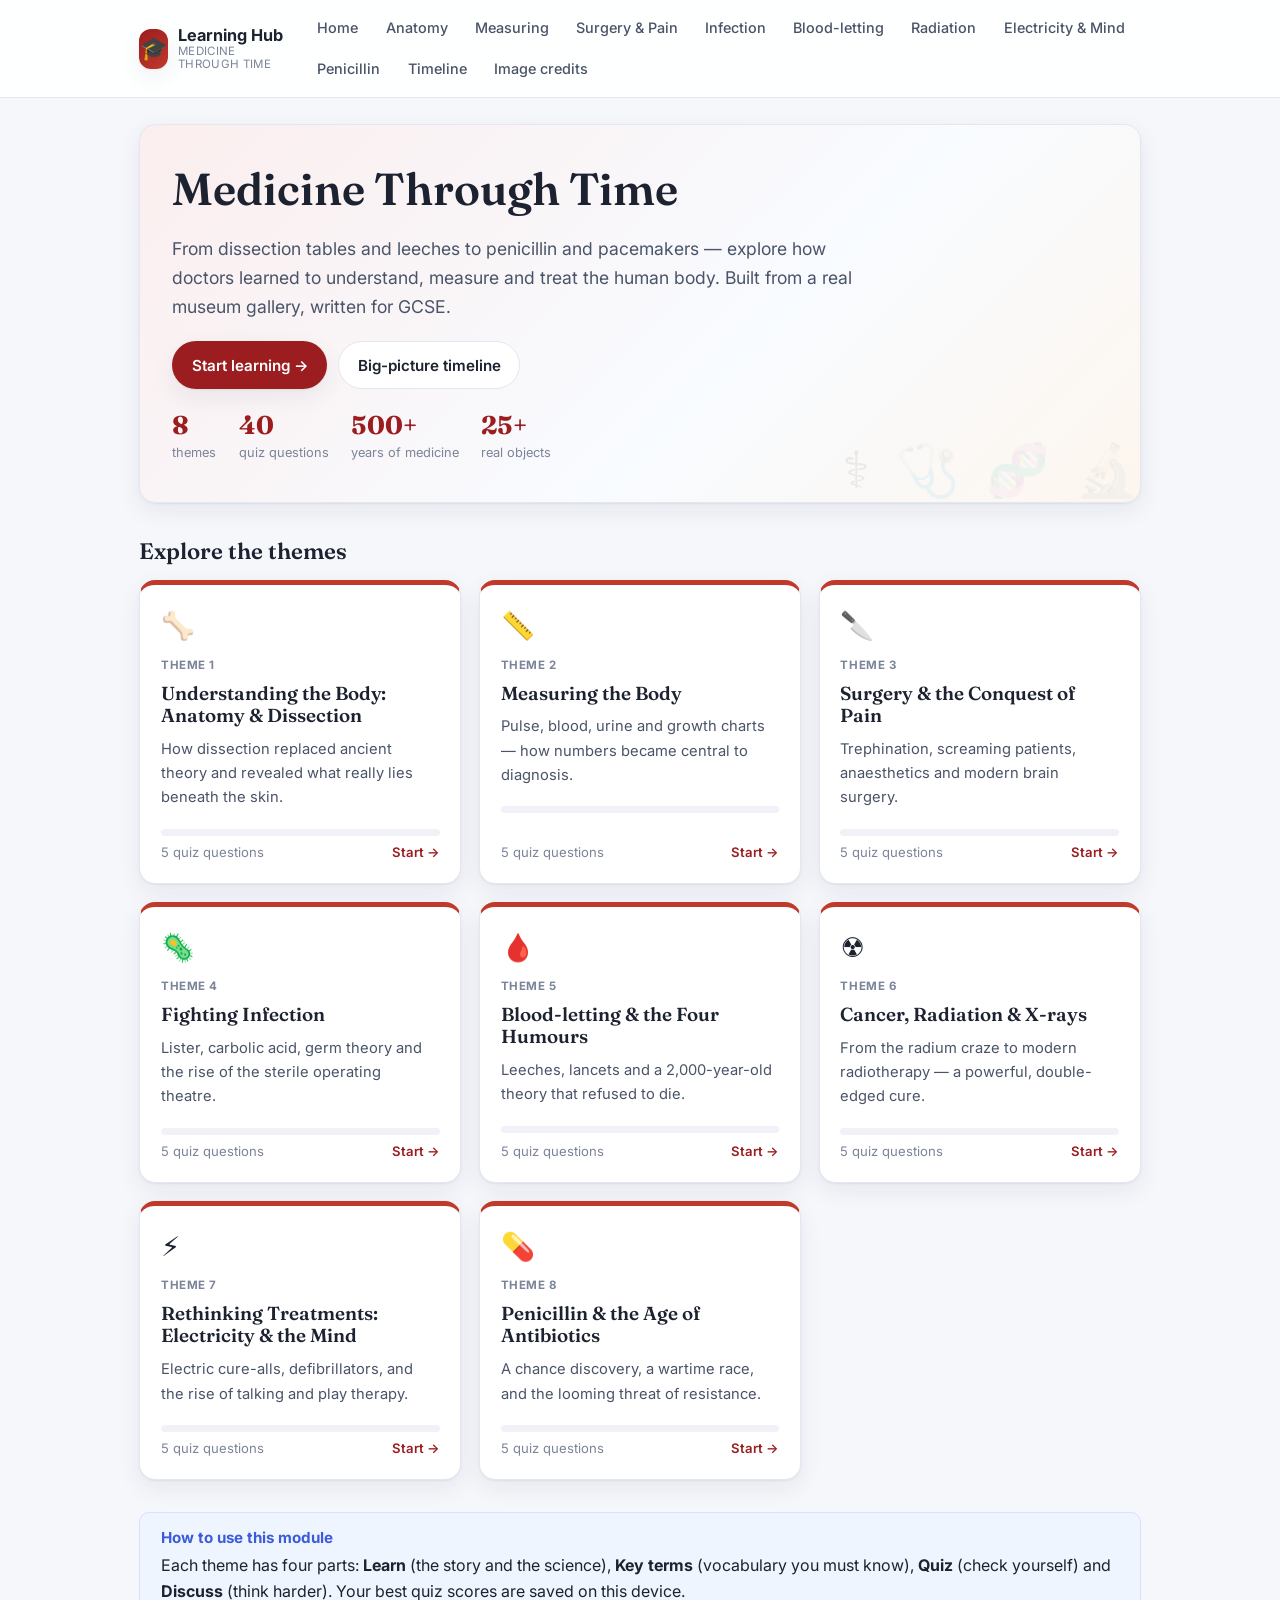
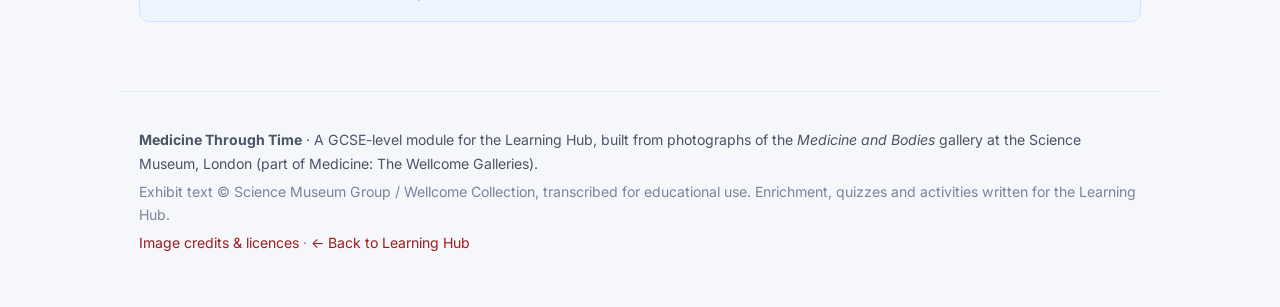
==== medicine/index.html @ d976ead3 "Add Medicine Through Time module + links (home card, nav, footer)" ====
<!DOCTYPE html>
<html lang="en">
<head>
<meta charset="UTF-8" />
<meta name="viewport" content="width=device-width, initial-scale=1.0" />
<title>Medicine Through Time · Learning Hub</title>
<meta name="description" content="A GCSE-level interactive learning module on the history of medicine, built from the Science Museum's Medicine and Bodies gallery. Objectives, key terms, quizzes and discussion." />
<link rel="preconnect" href="https://fonts.googleapis.com" />
<link rel="preconnect" href="https://fonts.gstatic.com" crossorigin />
<link href="https://fonts.googleapis.com/css2?family=Fraunces:opsz,wght@9..144,500;9..144,600;9..144,700&family=Inter:wght@400;500;600;700&display=swap" rel="stylesheet" />
<style>
:root{
  --bg:#f6f7fb; --surface:#ffffff; --surface-2:#f0f2f8; --ink:#1c2230; --ink-soft:#4a5468;
  --muted:#7b8499; --line:#e3e7f0; --brand:#9b1d20; --brand-ink:#7a1619; --accent:#c0392b;
  --blue:#3b5bdb; --good:#16a34a; --bad:#dc2626; --warn:#d97706;
  --shadow:0 1px 2px rgba(20,30,60,.06),0 8px 24px rgba(20,30,60,.07);
  --shadow-lg:0 12px 40px rgba(20,30,60,.16); --radius:16px; --radius-sm:10px; --maxw:1040px;
}
*{box-sizing:border-box}
html{scroll-behavior:smooth}
body{margin:0;font-family:"Inter",system-ui,-apple-system,Segoe UI,Roboto,sans-serif;color:var(--ink);background:var(--bg);line-height:1.65;-webkit-font-smoothing:antialiased}
h1,h2,h3,h4{font-family:"Fraunces",Georgia,serif;line-height:1.18;color:var(--ink);margin:0 0 .4em;font-weight:600}
a{color:var(--brand);text-decoration:none}a:hover{text-decoration:underline}
.muted{color:var(--muted)}
img{max-width:100%;display:block}

/* Header */
.site-header{position:sticky;top:0;z-index:50;background:rgba(255,255,255,.9);backdrop-filter:saturate(160%) blur(10px);border-bottom:1px solid var(--line)}
.header-inner{max-width:var(--maxw);margin:0 auto;padding:.6rem 1.2rem;display:flex;align-items:center;gap:1rem}
.brand{display:flex;align-items:center;gap:.6rem;color:var(--ink)}.brand:hover{text-decoration:none}
.brand-mark{font-size:1.4rem;width:40px;height:40px;display:grid;place-items:center;background:linear-gradient(135deg,var(--brand),var(--accent));color:#fff;border-radius:12px;box-shadow:var(--shadow)}
.brand-text{display:flex;flex-direction:column;line-height:1.1}
.brand-text strong{font-size:1.02rem}
.brand-text small{color:var(--muted);font-size:.72rem;letter-spacing:.03em;text-transform:uppercase}
.main-nav{margin-left:auto;display:flex;gap:.3rem;flex-wrap:wrap}
.main-nav a{color:var(--ink-soft);font-weight:500;padding:.4rem .7rem;border-radius:999px;font-size:.9rem;transition:background .15s,color .15s;cursor:pointer}
.main-nav a:hover{background:var(--surface-2);text-decoration:none}
.main-nav a.active{background:var(--brand);color:#fff}
.nav-toggle{display:none;background:none;border:1px solid var(--line);border-radius:10px;font-size:1.3rem;padding:.2rem .55rem;cursor:pointer}

.app{max-width:var(--maxw);margin:0 auto;padding:1.6rem 1.2rem 3rem}
.site-footer{max-width:var(--maxw);margin:0 auto;padding:2rem 1.2rem 3rem;color:var(--ink-soft);border-top:1px solid var(--line);font-size:.88rem}
.site-footer p{margin:.3rem 0}
.breadcrumb{font-size:.86rem;color:var(--muted);margin-bottom:1rem;display:flex;gap:.4rem;flex-wrap:wrap}
.breadcrumb a{color:var(--ink-soft);cursor:pointer}

/* Hero */
.hero{background:linear-gradient(135deg,#fbeeee 0%,#f8fbff 60%,#fdf6ee 100%);border:1px solid var(--line);border-radius:var(--radius);padding:2.4rem 2rem;box-shadow:var(--shadow);position:relative;overflow:hidden}
.hero::after{content:"⚕ 🩺 🧬 🔬";position:absolute;right:-6px;bottom:-10px;font-size:3.2rem;opacity:.07;letter-spacing:.4rem}
.hero h1{font-size:clamp(1.9rem,4vw,2.8rem);margin-bottom:.3rem}
.hero .lede{font-size:1.1rem;color:var(--ink-soft);max-width:62ch}
.hero-cta{display:flex;gap:.7rem;flex-wrap:wrap;margin-top:1.3rem}
.btn{display:inline-flex;align-items:center;gap:.45rem;padding:.65rem 1.15rem;border-radius:999px;font-weight:600;font-size:.95rem;cursor:pointer;border:1px solid transparent;transition:transform .08s,box-shadow .15s,background .15s;font-family:inherit}
.btn:hover{text-decoration:none;transform:translateY(-1px)}
.btn-primary{background:var(--brand);color:#fff;box-shadow:var(--shadow)}.btn-primary:hover{background:var(--brand-ink)}
.btn-ghost{background:var(--surface);color:var(--ink);border-color:var(--line)}.btn-ghost:hover{background:var(--surface-2)}
.stats-row{display:flex;gap:1.4rem;flex-wrap:wrap;margin-top:1.5rem}
.stat{display:flex;flex-direction:column}
.stat b{font-family:"Fraunces",serif;font-size:1.6rem;color:var(--brand);font-weight:700;line-height:1}
.stat span{font-size:.8rem;color:var(--muted);margin-top:.2rem}

.section-title{font-size:1.4rem;margin:2.2rem 0 1rem}
.grid{display:grid;gap:1.1rem}
.cols-2{grid-template-columns:repeat(auto-fill,minmax(300px,1fr))}
.topic-card{background:var(--surface);border:1px solid var(--line);border-radius:var(--radius);padding:1.2rem 1.3rem;box-shadow:var(--shadow);display:flex;flex-direction:column;gap:.4rem;cursor:pointer;transition:transform .1s,box-shadow .15s,border-color .15s;border-top:5px solid var(--accent)}
.topic-card:hover{transform:translateY(-3px);box-shadow:var(--shadow-lg);border-color:#e6b9b9}
.topic-card .icon{font-size:1.7rem}
.topic-card .num{font-size:.72rem;text-transform:uppercase;letter-spacing:.05em;font-weight:700;color:var(--muted)}
.topic-card h3{font-size:1.18rem;margin:.1rem 0}
.card-desc{color:var(--ink-soft);font-size:.92rem;margin:.1rem 0 .5rem}
.card-foot{margin-top:auto;display:flex;justify-content:space-between;align-items:center;font-size:.82rem;color:var(--muted)}
.go-link{font-weight:600;color:var(--brand)}
.prog-mini{height:7px;border-radius:999px;background:var(--surface-2);overflow:hidden;margin-top:.3rem}
.prog-mini i{display:block;height:100%;background:var(--good);width:0;transition:width .4s}

/* Section page */
.sec-head{display:flex;gap:1rem;align-items:flex-start;flex-wrap:wrap;margin-bottom:.4rem}
.sec-head .big-icon{font-size:2.6rem}
.sec-head h1{font-size:clamp(1.6rem,3.5vw,2.2rem)}
.sec-summary{color:var(--ink-soft);font-size:1.05rem;max-width:72ch;margin:.2rem 0 0}

.objbox{background:var(--surface);border:1px solid var(--line);border-left:4px solid var(--brand);border-radius:var(--radius-sm);padding:1.1rem 1.3rem;margin:1.6rem 0}
.objbox h3{font-size:1rem;text-transform:uppercase;letter-spacing:.04em;color:var(--brand-ink);margin-bottom:.6rem}
.objbox ul{margin:0;padding:0;list-style:none;display:grid;gap:.5rem}
.objbox li{padding-left:1.7rem;position:relative;color:var(--ink-soft)}
.objbox li::before{content:"✓";position:absolute;left:0;top:0;color:var(--good);font-weight:800}

.block-prose{margin:1.2rem 0}
.block-prose h3{font-size:1.25rem;margin-top:1.6rem;color:var(--brand-ink)}
.block-prose p{margin:.7rem 0}
.figure{margin:1.4rem 0;background:var(--surface);border:1px solid var(--line);border-radius:var(--radius-sm);overflow:hidden;box-shadow:var(--shadow)}
.figure img{width:100%;height:auto;background:var(--surface-2)}
.figure figcaption{padding:.6rem .9rem;font-size:.83rem;color:var(--ink-soft);border-top:1px solid var(--line)}
.figure.img-fail{display:none}
.credit{display:block;margin-top:.35rem;font-size:.74rem;color:var(--muted)}
.credit a{color:var(--muted);text-decoration:underline}
.quote{margin:1.3rem 0;padding:1rem 1.3rem;background:var(--surface-2);border-left:4px solid var(--accent);border-radius:var(--radius-sm);font-style:italic;color:var(--ink)}
.quote cite{display:block;margin-top:.5rem;font-style:normal;font-weight:600;color:var(--ink-soft);font-size:.9rem}
.callout{margin:1.3rem 0;padding:1rem 1.3rem;background:#eff5ff;border:1px solid #d6e2ff;border-radius:var(--radius-sm)}
.callout h4{font-family:"Inter";font-weight:700;color:var(--blue);margin-bottom:.3rem;font-size:.95rem}
.callout.spec{background:#fdf6ee;border-color:#f0dcc0}.callout.spec h4{color:var(--warn)}

.terms{display:grid;gap:.7rem;margin:1rem 0}
.term{background:var(--surface);border:1px solid var(--line);border-radius:var(--radius-sm);padding:.7rem 1rem}
.term b{color:var(--brand-ink)}

/* Quiz */
.q-card{background:var(--surface);border:1px solid var(--line);border-radius:var(--radius);padding:1.2rem 1.3rem;box-shadow:var(--shadow);margin-bottom:1rem}
.q-top{display:flex;justify-content:space-between;gap:1rem;align-items:baseline;margin-bottom:.6rem}
.q-num{font-weight:700;color:var(--muted);font-size:.82rem}
.badge{font-size:.68rem;font-weight:700;text-transform:uppercase;letter-spacing:.04em;padding:.12rem .5rem;border-radius:999px}
.badge.easy{background:#dcfce7;color:#15803d}.badge.medium{background:#fef3c7;color:#b45309}.badge.hard{background:#fee2e2;color:#b91c1c}
.q-text{font-size:1.04rem;font-weight:600;margin-bottom:.8rem}
.options{display:grid;gap:.5rem}
.option{display:flex;align-items:center;gap:.7rem;padding:.65rem .9rem;border:1.5px solid var(--line);border-radius:var(--radius-sm);cursor:pointer;background:var(--surface);transition:border-color .12s,background .12s;font-size:.97rem}
.option:hover{border-color:#d8a3a3;background:var(--surface-2)}
.option .mark{flex:none;width:22px;height:22px;border-radius:50%;border:1.5px solid var(--line);display:grid;place-items:center;font-size:.8rem;font-weight:700}
.option.correct{border-color:var(--good);background:#ecfdf3}.option.correct .mark{background:var(--good);color:#fff;border-color:var(--good)}
.option.incorrect{border-color:var(--bad);background:#fef2f2}.option.incorrect .mark{background:var(--bad);color:#fff;border-color:var(--bad)}
.option.locked{cursor:default;pointer-events:none}
.feedback{margin-top:.8rem;padding:.8rem 1rem;border-radius:var(--radius-sm);font-size:.93rem;display:none}
.feedback.show{display:block}
.feedback.right{background:#ecfdf3;border:1px solid #abefc6;color:#08703a}
.feedback.wrong{background:#fef2f2;border:1px solid #fbcfcf;color:#a4242b}
.feedback b{display:block;margin-bottom:.2rem}
.quiz-score{background:linear-gradient(135deg,#fbeeee,#f4f7ff);border:1px solid var(--line);border-radius:var(--radius);padding:1.2rem 1.4rem;box-shadow:var(--shadow);text-align:center;margin:1rem 0;display:none}
.quiz-score.show{display:block}
.quiz-score .score{font-family:"Fraunces";font-size:2.4rem;font-weight:700;color:var(--brand)}

.discuss{display:grid;gap:.7rem;margin:1rem 0}
.discuss .d{background:var(--surface);border:1px solid var(--line);border-radius:var(--radius-sm);padding:.8rem 1rem;border-left:4px solid var(--blue);color:var(--ink-soft)}
.discuss .d b{color:var(--ink)}

.subnav{display:flex;gap:.4rem;margin:1.8rem 0 1.2rem;border-bottom:2px solid var(--line);flex-wrap:wrap}
.tab-btn{background:none;border:none;padding:.6rem .9rem;font-size:.95rem;font-weight:600;color:var(--muted);cursor:pointer;border-bottom:3px solid transparent;margin-bottom:-2px;border-radius:8px 8px 0 0;font-family:inherit}
.tab-btn:hover{color:var(--ink);background:var(--surface-2)}
.tab-btn.active{color:var(--brand);border-bottom-color:var(--brand)}
.tab-panel{animation:fade .25s ease}
@keyframes fade{from{opacity:0;transform:translateY(4px)}to{opacity:1;transform:none}}

.pager{display:flex;justify-content:space-between;gap:1rem;margin-top:2.4rem;padding-top:1.4rem;border-top:1px solid var(--line);flex-wrap:wrap}
.pager a{font-weight:600;cursor:pointer;color:var(--brand)}
.pager .nxt{margin-left:auto;text-align:right}

.timeline{position:relative;margin:1rem 0;padding-left:1.4rem;border-left:3px solid var(--line)}
.tl-item{position:relative;margin-bottom:1.1rem}
.tl-item::before{content:"";position:absolute;left:-1.85rem;top:.35rem;width:13px;height:13px;border-radius:50%;background:var(--brand);border:3px solid var(--surface);box-shadow:0 0 0 1px var(--line)}
.tl-item b{color:var(--brand-ink);font-family:"Fraunces",serif}

@media (max-width:760px){
  .main-nav{position:absolute;top:100%;right:0;left:0;background:var(--surface);flex-direction:column;padding:.6rem;border-bottom:1px solid var(--line);display:none;box-shadow:var(--shadow-lg);max-height:70vh;overflow:auto}
  .main-nav.open{display:flex}.main-nav a{width:100%}
  .nav-toggle{display:block;margin-left:auto}
  .hero{padding:1.8rem 1.3rem}
}
</style>
</head>
<body>
<a class="skip-link" href="#main" style="position:absolute;left:-999px">Skip to content</a>
<header class="site-header">
  <div class="header-inner">
    <a class="brand" onclick="go('')" aria-label="Module home">
      <span class="brand-mark">🎓</span>
      <span class="brand-text"><strong>Learning Hub</strong><small>Medicine Through Time</small></span>
    </a>
    <nav class="main-nav" id="main-nav"></nav>
    <button class="nav-toggle" id="nav-toggle" aria-label="Toggle menu">☰</button>
  </div>
</header>
<main id="main" class="app"></main>
<footer class="site-footer">
  <p><strong>Medicine Through Time</strong> · A GCSE-level module for the Learning Hub, built from photographs of the <em>Medicine and Bodies</em> gallery at the Science Museum, London (part of Medicine: The Wellcome Galleries).</p>
  <p class="muted">Exhibit text © Science Museum Group / Wellcome Collection, transcribed for educational use. Enrichment, quizzes and activities written for the Learning Hub.</p>
  <p class="muted"><a onclick="go('credits')" style="cursor:pointer">Image credits &amp; licences</a> · <a href="https://abhishekbhatewara.github.io/learning_hub/">← Back to Learning Hub</a></p>
</footer>
<script>
/* ============ DATA ============ */
const SECTIONS = [];
SECTIONS.push({
  id:'anatomy', icon:'🦴', navTitle:'Anatomy',
  title:'Understanding the Body: Anatomy & Dissection',
  blurb:'How dissection replaced ancient theory and revealed what really lies beneath the skin.',
  summary:'For centuries, European doctors trusted ancient books over their own eyes. From the 1500s onwards, anatomists began cutting open the dead to see the truth for themselves — transforming how we understand the human body.',
  objectives:[
    'Explain why dissection was so important to the development of medical knowledge.',
    'Describe the contributions of Vesalius, Harvey and the Hunter brothers.',
    'Understand how anatomy schools trained doctors and where they got their bodies.',
    'Explain how studying the dead (post-mortems) helped doctors understand disease in the living.'
  ],
  blocks:[
    {type:'prose',html:`<p>Understanding how our bodies work is the key to understanding and caring for our health. Over the centuries we have invented extraordinary tools and techniques to explore the way we function — from looking, listening and touching to measuring, scanning and dissecting. What we have discovered has transformed medicine and the way we think about ourselves.</p>`},
    {type:'image',src:'https://commons.wikimedia.org/wiki/Special:FilePath/Rembrandt%20-%20The%20Anatomy%20Lesson%20of%20Dr%20Nicolaes%20Tulp.jpg?width=1000',alt:'Rembrandt painting The Anatomy Lesson of Dr Nicolaes Tulp',caption:'Public dissections were teaching events. Rembrandt’s <em>The Anatomy Lesson of Dr Nicolaes Tulp</em> (1632) shows an anatomist demonstrating on a real body before an audience.',credit:'Rembrandt, 1632. Public domain, via Wikimedia Commons.'},
    {type:'prose',html:`<h3>From Galen to Vesalius: trusting your own eyes</h3><p>For over 1,300 years, European knowledge of the body was based on the writings of the Greek physician <b>Galen</b> (around AD 200). The problem? Dissecting humans was taboo in Galen's time, so he had based much of his work on <b>animal</b> dissection. His mistakes were copied from book to book for centuries.</p><p><b>Andreas Vesalius</b> (1514–64) changed this. He was one of the first anatomists to study the human body through careful, methodical <b>dissection</b>, and he encouraged doctors to test old theories through observation rather than simply trusting ancient texts.</p>`},
    {type:'image',src:'https://commons.wikimedia.org/wiki/Special:FilePath/Vesalius%20Fabrica%20portrait.jpg?width=800',alt:'Portrait of Andreas Vesalius from De Fabrica',caption:'Andreas Vesalius (1514–64), the "father of modern anatomy", shown dissecting an arm in his own 1543 book.',credit:'Portrait from <em>De Fabrica</em>, 1543. Public domain, via Wikimedia Commons.'},
    {type:'image',src:'https://commons.wikimedia.org/wiki/Special:FilePath/Vesalius%2C%20De%20humani%20corporis%20fabrica%2C%201543%20Wellcome%20L0031739.jpg?width=1000',alt:'Title page of De Humani Corporis Fabrica showing a public dissection',caption:'The title page of Vesalius’s <em>De Humani Corporis Fabrica</em> (1543), showing a crowded public dissection. The 700-page book was larger and more richly illustrated than any medical text before it.',credit:'Wellcome Collection (CC BY 4.0), via Wikimedia Commons.'},
    {type:'callout',title:'Why was De Fabrica such a big deal?',html:`Vesalius’s <em>On the Fabric of the Human Body</em> (1543) was the most detailed exploration of the body ever published. Its evidence directly challenged accepted but incorrect ideas. More importantly, it modelled a <b>new way of doing science</b>: observe carefully, record accurately, and change your conclusions when the evidence demands it.`},
    {type:'prose',html:`<h3>William Harvey and the circulation of blood</h3><p>Europeans had long believed the <b>liver</b> produced blood in a continuous flow that the body then used up. In 1628, physician <b>William Harvey</b> (1578–1657) proved them wrong. By dissecting the dead and experimenting on the living, he showed that the <b>heart pumps a fixed amount of blood around the body in a circle</b> — it circulates.</p><p>Harvey trained at the University of Padua in Italy, one of Europe's best medical schools, and his use of experiment and observation became a model for scientific medicine.</p>`},
    {type:'image',src:'https://commons.wikimedia.org/wiki/Special:FilePath/William%20Harvey%202.jpg?width=800',alt:'Portrait of William Harvey',caption:'William Harvey (1578–1657). His <em>On the Motion of the Heart</em> (1628) revealed for the first time how blood is pumped around the body.',credit:'Public domain, via Wikimedia Commons.'},
    {type:'prose',html:`<h3>The rise of the anatomy school</h3><p>By the 1700s, studying anatomy was a standard part of a doctor's training. Students needed hands-on knowledge of the body's internal workings to qualify. Private anatomy schools opened across Europe, and a curious public was even allowed to sit in and watch dissections. The Scottish doctor <b>William Hunter</b> founded the most famous anatomy school in London in 1768.</p>`},
    {type:'quote',text:`“Anatomy is the only solid foundation of medicine; it is to the physician and surgeon what geometry is to the astronomer. It discovers and ascertains the truth, overturns superstition and vulgar error.”`,who:'William Hunter, anatomist and man-midwife'},
    {type:'prose',html:`<p>William Hunter (1718–83) recruited his younger brother <b>John Hunter</b> (1728–93) to help run the school. John prepared specimens and sourced fresh corpses — mainly from <b>executions or robbed graves</b>. Because demand for bodies far outstripped supply, "body-snatching" became a real and grisly trade.</p>`},
    {type:'prose',html:`<h3>Dissection and childbirth</h3><p>For centuries, death during childbirth was common. Dissection in the 1700s helped doctors understand it. William Hunter advanced knowledge of pregnancy by dissecting women who died late in pregnancy. New tools such as <b>forceps</b> (to grip and turn a baby's head) were invented, but because they were covered in leather they were hard to clean — and many women died of infection afterwards.</p><p>This created fierce debate about who should deliver babies. Trained female midwives like <b>Sarah Stone</b> argued passionately that the new "man-midwives" were intruding on women's work.</p>`},
    {type:'quote',text:`“I cannot comprehend, why women are not capable of completing this business when begun... and then the midwife, who has taken all the pains, is accounted of little value, and the young men command all the praise.”`,who:'Sarah Stone, midwife and author, 1700s'},
    {type:'prose',html:`<h3>Learning from the dead</h3><p>The earliest dissections simply revealed what the body looked like inside. But by the 1700s, doctors were using <b>post-mortems</b> (examinations after death) to find out <em>why</em> people died. By comparing a patient's symptoms in life with what they found in the body after death, they discovered that particular diseases attack particular <b>organs and tissues</b>.</p><p>This was revolutionary. It directly contradicted the ancient idea that illness was caused by an imbalance of liquids in the body, and it pushed medicine towards locating disease in specific parts of the body.</p>`},
    {type:'callout',spec:true,title:'GCSE link: causes of disease',html:`This theme is the heart of the <b>Renaissance</b> period in "Medicine Through Time". Vesalius (anatomy) and Harvey (physiology) didn't cure many people directly — but they replaced blind trust in ancient authorities with <b>observation and dissection</b>, laying the foundations for everything that followed.`}
  ],
  glossary:[
    {term:'Anatomy',def:'the study of the structure of the body — its bones, muscles, organs and vessels.'},
    {term:'Dissection',def:'cutting open a body to examine its internal structure.'},
    {term:'Physiology',def:'the study of how the body and its parts actually work (e.g. how blood circulates).'},
    {term:'Post-mortem',def:'an examination of a body after death to find the cause of death or study disease.'},
    {term:'Circulation',def:'the movement of blood pumped by the heart around the body in a continuous loop.'},
    {term:'Obstetrics',def:'the branch of medicine dealing with pregnancy and childbirth.'},
    {term:'Forceps',def:'a tong-like instrument used to grip and turn a baby’s head during a difficult birth.'}
  ],
  quiz:[
    {q:'Whose animal-based ideas about the body went unchallenged in Europe for over 1,000 years?',options:['Galen','Vesalius','Harvey','Hunter'],answer:0,diff:'easy',explain:'Galen (around AD 200) based much of his anatomy on animal dissection because dissecting humans was taboo. His errors were copied for centuries.'},
    {q:'What did William Harvey prove in 1628?',options:['That germs cause disease','That the heart circulates blood around the body','That the liver makes blood continuously','That anaesthetics are safe'],answer:1,diff:'easy',explain:'Harvey showed the heart pumps a fixed amount of blood around the body in a circle — overturning the old idea that the liver produced blood continuously.'},
    {q:'Why were dead bodies for anatomy schools often obtained from executions or robbed graves?',options:['Bodies were cheap to buy legally','Demand for bodies was far greater than the legal supply','The law required it','Families donated them freely'],answer:1,diff:'medium',explain:'Anatomy schools needed many fresh corpses, but few were legally available — so a grim trade in stolen bodies developed.'},
    {q:'How did post-mortems change doctors’ understanding of disease?',options:['They proved illness came from an imbalance of liquids','They showed diseases affect specific organs and tissues','They made dissection illegal','They replaced the need for anatomy'],answer:1,diff:'medium',explain:'By comparing symptoms in life with the body after death, doctors found diseases attack particular organs — undermining the old "imbalance of liquids" theory.'},
    {q:'Why did new childbirth tools like leather-covered forceps often lead to deaths?',options:['They were too expensive','They were difficult to clean, so spread infection','They were banned by midwives','They only worked on animals'],answer:1,diff:'hard',explain:'Leather coverings could not be properly cleaned, so the instruments spread infection and many women died shortly after birth.'}
  ],
  discussion:[
    'Vesalius and Harvey made huge discoveries but cured few patients directly. Can knowledge be a "medical breakthrough" even if it doesn’t immediately save lives? Explain your view.',
    'Was the use of stolen and executed bodies for dissection ever justifiable? Weigh the benefits to medical knowledge against the rights of the dead.',
    'Sarah Stone argued women were being pushed out of midwifery. Use the evidence here to explain how new technology can change who holds power in a profession.'
  ]
});
/*__SEC1__*/
SECTIONS.push({
  id:'measuring', icon:'📏', navTitle:'Measuring',
  title:'Measuring the Body',
  blurb:'Pulse, blood, urine and growth charts — how numbers became central to diagnosis.',
  summary:'Modern diagnosis depends on measurement. This theme follows how doctors moved from feeling a pulse by hand and tasting urine, to precise machines, chemical tests and growth charts that define what is "healthy".',
  objectives:[
    'Explain how diagnosis changed from the senses (sight, smell, taste, touch) to precise measurement.',
    'Describe how blood and urine became key tools for diagnosis.',
    'Understand how the pulse and the heart’s electrical activity were measured (sphygmograph and ECG).',
    'Explain how studying healthy people and growth helped define "normal" development.'
  ],
  blocks:[
    {type:'prose',html:`<p>Blood and urine have been signs of disease for thousands of years. What changed was <b>how</b> we read them. In the past, doctors relied on the <b>colour, smell and even taste</b> of bodily fluids. Only when chemistry developed in the 1700s did European medicine begin to look closely at what fluids were actually made of — and link that to disease.</p>`},
    {type:'prose',html:`<h3>From tasting to testing</h3><p>Tasting urine for sweetness was an early way to spot what we now call <b>diabetes</b>. Over time, chemical tests replaced the senses. A high level of <b>urea</b> could signal kidney disease; too few red blood cells meant <b>anaemia</b>. By 1941, simple <b>Clinitest</b> kits let a colour change reveal sugar in urine, making diabetes far easier to detect.</p><p>Eventually, machines like the 1980s <b>Biomek robot</b> could prepare thousands of samples a day — turning diagnosis into fast, large-scale laboratory science.</p>`},
    {type:'callout',title:'Four humours vs. body chemistry',html:`Until the 1850s, Western medicine believed blood was one of <b>four humours</b> (blood, phlegm, black bile, yellow bile) that had to stay in balance. The rise of chemistry replaced this with a far more powerful idea: that disease changes the measurable <b>chemical composition</b> of our fluids.`},
    {type:'prose',html:`<h3>Measuring the pulse</h3><p>The pulse is a key sign of heart health. For centuries doctors simply pressed a hand to the skin and counted — but this was personal, imprecise, and some patients objected to being touched at all (until the 1900s, touching patients of the opposite sex was often thought unacceptable).</p><p>Accurate <b>watches with a second hand</b> (from the late 1600s) made pulse-counting reliable. Then, in the 1850s, the <b>sphygmograph</b> produced the first visual <em>trace</em> of the pulse — pressing against the wrist and transferring each beat to an inked needle.</p>`},
    {type:'callout',title:'Science and equality',html:`The sphygmograph was used by American doctor <b>Mary Putnam Jacobi</b> (1842–1906) to disprove the widely-held belief that women were physically weakened by menstruation. Her measurements showed a woman’s pulse was <b>not</b> weakened — and she used this evidence to argue for a bigger role for women in medicine and society.`},
    {type:'prose',html:`<h3>Measuring the heart’s electricity</h3><p>We now know the heart produces tiny <b>electrical signals</b> that make it pump. In 1887, Dr Augustus Waller recorded a human heart’s electrical activity for the first time — using electrodes and a photographic plate mounted on a slowly moving <b>toy train</b>!</p><p>This grew into the <b>electrocardiograph (ECG)</b>, which translates the heart’s electrical signals into lines on paper called traces. British specialist <b>Thomas Lewis</b>, working with Willem Einthoven, made the ECG a trusted hospital tool for spotting heart problems at a glance.</p>`},
    {type:'image',src:'https://commons.wikimedia.org/wiki/Special:FilePath/Willem%20Einthoven%20ECG.jpg?width=1000',alt:'Willem Einthoven demonstrating his string galvanometer ECG',caption:'Willem Einthoven’s string-galvanometer electrocardiograph (early 1900s). The first machines were enormous — this one needed several people to operate — but they made the heart’s electrical activity visible for the first time.',credit:'Public domain, via Wikimedia Commons.'},
    {type:'prose',html:`<h3>Measuring growth and "normal"</h3><p>From the late 1800s, doctors began studying <b>healthy</b> people too, not just the sick. <b>Professor James Tanner</b> ran a famous study (1949–71) measuring 450 boys and 260 girls as they grew. Fifteen measurements were taken on over 6,000 occasions, using special tools like the Harpenden anthropometer.</p><p>Tanner’s <b>growth charts</b> revealed there isn’t one "normal" pattern of growth in adolescence but three — early, middle and late developers. His charts are now an international standard used to track children worldwide.</p>`},
    {type:'quote',text:`“A child’s growth rate reflects, better than any other single index, his state of health and nutrition, and often, indeed, his psychological situation.”`,who:'Professor James Tanner, growth expert'},
    {type:'callout',spec:true,title:'GCSE link: diagnosis',html:`Improvements in <b>diagnosis</b> are a key exam theme. Notice the pattern: subjective senses → simple instruments (watch, sphygmograph) → electrical/chemical machines (ECG, Clinitest, lab robots). Each step made diagnosis more <b>objective, precise and shareable</b> between doctors.`}
  ],
  glossary:[
    {term:'Diagnosis',def:'identifying which disease or condition a patient has.'},
    {term:'Uroscopy',def:'the old practice of diagnosing illness by examining urine’s colour, smell and taste.'},
    {term:'Sphygmograph',def:'a 19th-century device that produced a visual trace of a person’s pulse.'},
    {term:'ECG (electrocardiograph)',def:'a machine that records the heart’s electrical activity as a line trace.'},
    {term:'Anaemia',def:'a condition caused by too few healthy red blood cells.'},
    {term:'Four humours',def:'the ancient theory that health depended on a balance of blood, phlegm, black bile and yellow bile.'},
    {term:'Anthropometer',def:'an instrument for measuring the dimensions of the human body.'}
  ],
  quiz:[
    {q:'Before chemistry developed, how did doctors mainly assess blood and urine?',options:['With microscopes','By colour, smell and taste','With X-rays','With blood-pressure cuffs'],answer:1,diff:'easy',explain:'Doctors relied on the senses — colour, smell and even taste — long before chemical analysis was possible.'},
    {q:'What does an ECG (electrocardiograph) measure?',options:['Levels of sugar in urine','The heart’s electrical activity','Body temperature','Lung capacity'],answer:1,diff:'easy',explain:'The ECG records the electrical signals that make the heart pump, drawing them as traces doctors can read.'},
    {q:'What was surprising about how the first electrocardiogram was recorded in 1887?',options:['It used a toy train to move the photographic plate','It was done on an animal','It needed no electricity','It used a smartphone'],answer:0,diff:'medium',explain:'Dr Augustus Waller mounted the recording plate on a slowly moving toy train to capture a continuous trace.'},
    {q:'What did Mary Putnam Jacobi use the sphygmograph to prove?',options:['That the heart circulates blood','That a woman’s pulse is not weakened by menstruation','That urine contains sugar','That germs cause disease'],answer:1,diff:'medium',explain:'Her pulse measurements disproved the belief that menstruation weakened women, supporting her case for women in medicine.'},
    {q:'What did Professor Tanner’s growth charts reveal about adolescence?',options:['Everyone grows at exactly the same rate','There are three normal patterns: early, middle and late developers','Growth cannot be measured','Diet has no effect on growth'],answer:1,diff:'hard',explain:'Tanner showed there is no single "normal" — children may be early, middle or late developers, all healthy.'}
  ],
  discussion:[
    'Measuring "normal" growth can reassure parents — but could labelling a child "early" or "late" also cause harm? Discuss.',
    'Why might doctors trust a number from a machine more than their own senses? Is that always a good thing?',
    'Mary Putnam Jacobi used data to challenge unfair beliefs about women. Can you think of other times measurement has been used to overturn prejudice?'
  ]
});
SECTIONS.push({
  id:'surgery', icon:'🔪', navTitle:'Surgery & Pain',
  title:'Surgery & the Conquest of Pain',
  blurb:'Trephination, screaming patients, anaesthetics and modern brain surgery.',
  summary:'For most of history, surgery meant agony. Speed was a surgeon’s only mercy. This theme traces how the discovery of anaesthetics — and ways to control blood loss — turned surgery from a terrifying last resort into everyday medicine.',
  objectives:[
    'Describe what surgery was like before anaesthetics.',
    'Explain how ether, chloroform and cocaine transformed pain relief.',
    'Understand how surgeons controlled blood loss during operations.',
    'Compare historical surgery (e.g. trephination, amputation) with modern neurosurgery.'
  ],
  blocks:[
    {type:'prose',html:`<p>Health care in the past faced three deadly problems in surgery: <b>pain</b>, <b>blood loss</b> and (covered in the next theme) <b>infection</b>. Until the mid-1800s, surgeons could do little about any of them. Operations were a last resort, and a surgeon’s main skill was simply <b>speed</b>.</p>`},
    {type:'prose',html:`<h3>One of the oldest operations: trephination</h3><p>Drilling a hole in a living person’s skull — <b>trephination</b> — was first done around <b>7,000 years ago</b>, in cultures all over the world. It was used to treat head injuries, relieve headaches, or in rituals to "release spirits". Astonishingly, many patients <b>survived</b>: regrowth of bone around the holes proves it.</p><p>It was hugely dangerous, though — done with flint, shells or shark teeth, with mandrake root or coca leaves as the only pain relief. Today, neurosurgeons perform similar operations safely, under anaesthetic, in sterile theatres.</p>`},
    {type:'prose',html:`<h3>The age of agony</h3><p>Before pain relief, patients were held down, fully conscious, while surgeons cut. Tooth-pulling, removing bladder stones, and amputations were all done with little more than alcohol or opium to dull the pain. The writer <b>Fanny Burney</b> described her own mastectomy in 1812:</p>`},
    {type:'quote',text:`“When the dreadful steel was plunged into the breast — cutting through veins — arteries — flesh — nerves — I needed no injunctions not to restrain my cries. I began a scream that lasted unintermittingly during the whole time of the incision… so excruciating was the agony.”`,who:'Fanny Burney, 1812'},
    {type:'prose',html:`<h3>The gift of anaesthetics</h3><p>From the 1840s, <b>anaesthetics</b> changed everything. The first were inhaled. In 1846, <b>William Morton</b> used an <b>ether</b> inhaler to render a patient unconscious while removing a tooth. <b>Chloroform</b> followed in the 1850s — easier to use, but with a risk of heart failure.</p><p>Anaesthetics were controversial. Some argued pain was natural, even necessary for recovery. Public opinion shifted when <b>Queen Victoria</b> chose chloroform (given by Dr John Snow) for the births of two of her children, calling it a “blessed chloroform… soothing, quieting and delightful beyond measure.”</p>`},
    {type:'image',src:'https://commons.wikimedia.org/wiki/Special:FilePath/The%20First%20Operation%20Under%20Ether%20-%20Robert%20Hinckley.jpg?width=1000',alt:'Painting of the first operation under ether, 1846',caption:'Robert Hinckley’s painting of the first public operation under ether, Boston, 1846 — when William Morton showed that surgery could be painless. Getting the dose right was hard, which created a new specialist: the anaesthetist.',credit:'Robert Hinckley (1882–93). Public domain, via Wikimedia Commons.'},
    {type:'callout',title:'Local vs. general anaesthetic',html:`A <b>general</b> anaesthetic makes the whole patient unconscious (ether, chloroform). A <b>local</b> anaesthetic numbs just one area while the patient stays awake. <b>Cocaine</b> was used as a local anaesthetic in the 1880s; its safer relative <b>Novocaine</b> (1905) is still used in dentistry today.</p>`},
    {type:'callout',spec:true,title:'GCSE link: the problem of pain',html:`Anaesthetics are a classic example of a breakthrough that brought <b>new problems</b>. With patients now unconscious and still, surgeons grew bolder and operated deeper inside the body — which actually <b>increased</b> deaths from infection and blood loss until those problems were solved too. This is sometimes called the "Black Period" of surgery (c.1846–70).`},
    {type:'prose',html:`<h3>Controlling blood loss</h3><p>Even pain-free, a patient could bleed to death. Surgeons developed several tools: <b>cauteries</b> (sealing vessels with heat — agonising before electricity made it precise in the 1920s), <b>tourniquets</b> and <b>artery forceps</b> to clamp vessels, and <b>ligatures</b> (stitches that tie off blood vessels).</p><p>The French surgeon <b>Ambroise Paré</b> (1510–90) pioneered stitching the stump of an amputation with thread instead of burning it shut. From the First World War, <b>blood transfusion</b> kits — using sodium citrate to store blood — saved many wounded soldiers.</p>`},
    {type:'prose',html:`<h3>Amputation and prosthetics</h3><p>Amputation could save a life, but it was life-changing. Before anaesthetics and antiseptics, <b>speed</b> was everything — saws like those on display could remove a limb in under a minute. Afterwards, patients faced long recoveries and the challenge of <b>prosthetic</b> (artificial) limbs.</p>`},
    {type:'prose',html:`<p>Many amputees disliked complex artificial limbs. A First World War veteran, J B Middlebrook, eventually rejected his prosthetic arm entirely:</p>`},
    {type:'quote',text:`“I gave the artificial arm every chance for three months… I very quickly realised that it was what I had left that mattered.”`,who:'J B Middlebrook, First World War veteran'},
    {type:'prose',html:`<h3>Surgery today: into the brain</h3><p>Modern surgery is almost unrecognisable. Neurosurgeon <b>Joan Grieve</b> performs over 300 operations a year, using precise tools and trained on lifelike head models ("MARTYN"). Operations once impossible — like <b>deep brain stimulation</b>, where thin wires implanted in the brain calm the tremors of Parkinson’s disease — are now routine.</p>`},
    {type:'quote',text:`“People think that neurosurgery is ‘difficult’ surgery. It’s not — yes, it’s precise, but it’s not difficult. Making the right decision for the patient is more difficult.”`,who:'Joan Grieve, consultant neurosurgeon'}
  ],
  glossary:[
    {term:'Anaesthetic',def:'a drug that prevents a patient feeling pain, by making them unconscious (general) or numbing an area (local).'},
    {term:'Trephination',def:'cutting or drilling a hole in the skull — one of the oldest known operations.'},
    {term:'Cautery',def:'sealing a wound or blood vessel using heat to stop bleeding.'},
    {term:'Ligature',def:'a thread used to tie off a blood vessel and stop bleeding.'},
    {term:'Tourniquet',def:'a tight band that restricts blood flow to a limb during surgery.'},
    {term:'Amputation',def:'the surgical removal of a limb or part of the body.'},
    {term:'Prosthetic',def:'an artificial replacement for a missing body part, such as a limb.'},
    {term:'Transfusion',def:'transferring blood from a donor (or store) into a patient.'}
  ],
  quiz:[
    {q:'Before anaesthetics, what was a surgeon’s most important skill?',options:['Cleanliness','Speed','Note-taking','Latin'],answer:1,diff:'easy',explain:'With patients fully conscious, operating as fast as possible was the only way to limit suffering and shock.'},
    {q:'Who used an ether inhaler in 1846 to make a patient unconscious during surgery?',options:['Joseph Lister','William Morton','John Snow','Ambroise Paré'],answer:1,diff:'easy',explain:'William Morton’s 1846 demonstration of ether showed surgery could be done painlessly, inspiring others.'},
    {q:'How did Queen Victoria help anaesthetics become accepted?',options:['She banned them','She invented chloroform','She used chloroform during childbirth','She funded research'],answer:2,diff:'medium',explain:'Victoria’s use of chloroform (given by John Snow) reassured the public that anaesthetics were safe and respectable.'},
    {q:'Why did the arrival of anaesthetics at first lead to MORE deaths from infection?',options:['Anaesthetics caused infection directly','Surgeons operated deeper in the body, where infection was deadlier','Patients stopped washing','Hospitals closed'],answer:1,diff:'hard',explain:'Pain-free, still patients let surgeons attempt longer, deeper operations — but without infection control, more patients died. This was the "Black Period" of surgery.'},
    {q:'Which surgeon pioneered tying off blood vessels with ligatures instead of burning them?',options:['Ambroise Paré','William Hunter','Augustus Waller','James Tanner'],answer:0,diff:'medium',explain:'Ambroise Paré suggested stitching amputation stumps with thread rather than sealing them with painful heat.'}
  ],
  discussion:[
    'Some people in the 1800s argued that pain was natural and even good for recovery. Why might people resist a clearly beneficial new technology? Give modern examples.',
    'Anaesthetics solved one problem but worsened another (infection). Is it fair to call a discovery a "breakthrough" if it creates new dangers?',
    'J B Middlebrook rejected his prosthetic arm. What does his story tell us about the difference between what medicine <em>can</em> do and what patients actually <em>want</em>?'
  ]
});
SECTIONS.push({
  id:'infection', icon:'🦠', navTitle:'Infection',
  title:'Fighting Infection',
  blurb:'Lister, carbolic acid, germ theory and the rise of the sterile operating theatre.',
  summary:'Until the 1860s, infection killed huge numbers of surgical patients. The discovery that invisible germs cause infection — and the slow battle to keep wounds and instruments clean — made deep, complex surgery possible.',
  objectives:[
    'Explain why infection was such a deadly problem after surgery before the 1860s.',
    'Describe Joseph Lister’s antiseptic methods and why they were controversial.',
    'Distinguish between antiseptic and aseptic surgery.',
    'Explain how controlling infection allowed surgeons to operate deeper in the body.'
  ],
  blocks:[
    {type:'prose',html:`<p>Until the 1860s, infection was a frequent cause of death after surgery. Surgeons relied on speed and luck, and avoided operating deep inside the body — on the heart or brain — because the risk of fatal infection was so high. To make surgery safe, doctors had to learn what caused infection and how to stop it.</p>`},
    {type:'prose',html:`<h3>Joseph Lister: the man who cleaned up surgery</h3><p>British surgeon <b>Joseph Lister</b> (1827–1912) transformed surgery from the 1860s. Influenced by the idea that microbes in the air caused decay, he cleaned wounds and instruments with pungent yellow <b>carbolic acid</b>. He called the process <b>antisepsis</b> — killing germs on and around the wound. On his Glasgow wards, far more patients survived.</p><p>Lister even invented a <b>carbolic spray</b> to fill the operating theatre with a fine mist of disinfectant. (He later dropped it when he realised germs weren’t only airborne.) Many surgeons doubted his methods at first — they disliked the mess and didn’t believe in invisible germs.</p>`},
    {type:'image',src:'https://commons.wikimedia.org/wiki/Special:FilePath/Joseph%20Lister%201902.jpg?width=800',alt:'Portrait of Joseph Lister',caption:'Joseph Lister (1827–1912). By cleaning wounds and instruments with carbolic acid — a process he called antisepsis — he dramatically cut deaths from surgical infection.',credit:'1902. Public domain, via Wikimedia Commons.'},
    {type:'callout',title:'Germ theory: the big idea behind it all',html:`Lister’s work made sense because of <b>germ theory</b> — the idea, proven by Louis Pasteur and later Robert Koch, that specific micro-organisms cause specific diseases. Before this, many believed in "miasma" (bad air). Germ theory explained <em>why</em> cleanliness worked and pointed the way to vaccines and antibiotics.`},
    {type:'prose',html:`<h3>From antiseptic to aseptic</h3><p>Lister’s approach was <b>antiseptic</b>: killing germs that were already there. The next step was <b>aseptic</b> surgery: stopping germs reaching the patient in the first place. From the 1880s, <b>autoclaves</b> used high-pressure steam (about 20°C above boiling) to sterilise instruments completely. Surgeons added <b>gowns, masks, rubber gloves</b> and scrubbed hands.</p>`},
    {type:'callout',title:'Antiseptic vs. aseptic — know the difference',html:`<b>Antiseptic</b> = destroying germs in and around a wound (e.g. carbolic acid). <b>Aseptic</b> = creating a germ-free environment so germs never reach the wound (e.g. sterilised instruments, gloves, masks). Modern surgery relies mostly on <b>asepsis</b>.`},
    {type:'prose',html:`<h3>Infection on the battlefield</h3><p>War drove innovation. In the First World War, antiseptics alone couldn’t treat filthy battle wounds, so surgeons used the <b>Carrel–Dakin</b> system to flush wounds with a disinfectant solution every two hours, and <b>debridement</b> — cutting away dead tissue — a technique still vital in emergency medicine today.</p>`},
    {type:'prose',html:`<h3>The pay-off: operating on the heart</h3><p>Once infection could be controlled, surgeons grew confident enough to operate deep inside the body. The ultimate example is <b>open-heart surgery</b>. In 1953, American surgeon <b>John Gibbon</b> used the first <b>heart–lung machine</b> to take over the heart and lungs during an operation. In Britain, <b>Denis Melrose</b>’s machine first repaired a heart defect in 1957 — and the patient lived another 25 years.</p>`},
    {type:'image',src:'https://commons.wikimedia.org/wiki/Special:FilePath/Albert%20Edelfelt%20-%20Louis%20Pasteur%20-%201885.jpg?width=900',alt:'Painting of Louis Pasteur in his laboratory',caption:'Louis Pasteur in his laboratory (1885). Pasteur’s germ theory — that specific micro-organisms cause disease — explained <em>why</em> Lister’s cleanliness worked, and pointed the way to vaccines and antibiotics.',credit:'Albert Edelfelt, 1885. Public domain, via Wikimedia Commons.'},
    {type:'prose',html:`<p>Keeping things clean is still front-line medicine. Behind the scenes, staff sterilise tens of thousands of instruments each week, and hospitals fight antibiotic-resistant infections like MRSA with hand gel, swabbing and easy-to-clean equipment.</p>`},
    {type:'quote',text:`“While we rarely have direct contact with patients, we have a direct impact on their safety by ensuring the risk of cross infection is reduced.”`,who:'Trevor Garcia, hospital sterilisation manager'},
    {type:'callout',spec:true,title:'GCSE link: surgery’s three problems',html:`Examiners love the story of how surgery overcame its <b>three big problems</b>: pain (anaesthetics, 1840s), infection (Lister’s antiseptics 1860s → asepsis), and blood loss (transfusion, blood groups). Lister is a "key individual" — be ready to explain both <b>what</b> he did and <b>why people resisted</b> him.`}
  ],
  glossary:[
    {term:'Infection',def:'the invasion of the body by harmful micro-organisms (germs), causing illness.'},
    {term:'Antiseptic',def:'a substance or method that destroys germs in and around a wound (e.g. carbolic acid).'},
    {term:'Aseptic',def:'creating a completely germ-free environment so germs never reach the wound.'},
    {term:'Germ theory',def:'the proven idea that specific micro-organisms cause specific diseases.'},
    {term:'Carbolic acid',def:'a strong disinfectant Lister used to kill germs on wounds and instruments.'},
    {term:'Autoclave',def:'a machine that sterilises instruments using high-pressure steam.'},
    {term:'Debridement',def:'cutting away dead or infected tissue to prevent the spread of infection.'},
    {term:'MRSA',def:'a bacterial infection resistant to many antibiotics, a serious risk in hospitals.'}
  ],
  quiz:[
    {q:'What substance did Joseph Lister use to kill germs in and around wounds?',options:['Chloroform','Carbolic acid','Penicillin','Radium'],answer:1,diff:'easy',explain:'Lister used pungent yellow carbolic acid to clean wounds and instruments — the basis of antiseptic surgery.'},
    {q:'What is the key difference between antiseptic and aseptic surgery?',options:['There is no difference','Antiseptic kills germs already present; aseptic stops germs reaching the wound','Aseptic uses anaesthetics','Antiseptic only works in war'],answer:1,diff:'medium',explain:'Antiseptic methods destroy existing germs; aseptic methods create a germ-free environment so germs never arrive.'},
    {q:'Which big scientific idea explained WHY Lister’s cleanliness worked?',options:['The four humours','Miasma theory','Germ theory','The theory of opposites'],answer:2,diff:'medium',explain:'Germ theory (Pasteur, Koch) showed micro-organisms cause disease, explaining why killing germs prevented infection.'},
    {q:'Why did controlling infection make open-heart surgery possible?',options:['It made anaesthetics unnecessary','Surgeons could safely operate deep inside the body','It stopped all bleeding','It replaced the heart–lung machine'],answer:1,diff:'hard',explain:'Once infection could be prevented, surgeons dared to operate on organs like the heart — leading to the heart–lung machine and open-heart surgery.'},
    {q:'Why did many surgeons initially resist Lister’s methods?',options:['They were too expensive to import','They disliked the mess and didn’t believe in invisible germs','The government banned them','They preferred to use radium'],answer:1,diff:'medium',explain:'Carbolic acid was unpleasant to work with, and many surgeons were sceptical that invisible germs even existed.'}
  ],
  discussion:[
    'Lister had strong evidence that his methods saved lives, yet many surgeons rejected them for years. What does this tell us about how new ideas spread in medicine?',
    'Today, antibiotic-resistant infections like MRSA are a growing problem. Are we at risk of returning to a world where infection makes surgery dangerous? Explain.',
    'War repeatedly drove medical progress (Carrel–Dakin, transfusion). Is it troubling that conflict advances medicine? Discuss.'
  ]
});
SECTIONS.push({
  id:'humours', icon:'🩸', navTitle:'Blood-letting',
  title:'Blood-letting & the Four Humours',
  blurb:'Leeches, lancets and a 2,000-year-old theory that refused to die.',
  summary:'For most of history, Western medicine believed illness came from an imbalance of four bodily "humours". The main cure was to remove "excess" blood. This theme explores why a treatment that rarely worked survived for two thousand years — and how data finally helped end it.',
  objectives:[
    'Explain the theory of the four humours and how it shaped treatment.',
    'Describe the methods of blood-letting: lancets, leeches and cupping.',
    'Understand why an ineffective treatment lasted for so long.',
    'Explain how statistics and evidence began to challenge traditional treatments.'
  ],
  blocks:[
    {type:'prose',html:`<p>Cutting open a vein to let it bleed — <b>blood-letting</b> — is one of the oldest and longest-lasting treatments in history. It was used all over the world for thousands of years. To understand why, you have to understand the theory behind it.</p>`},
    {type:'prose',html:`<h3>The theory of the four humours</h3><p>Until the 1850s, Western medicine believed the body contained four <b>humours</b> (liquids): <b>blood</b>, <b>phlegm</b>, <b>yellow bile</b> and <b>black bile</b>. Good health meant these four were in balance; illness meant one was in excess. Since blood was the humour people could most easily remove, blood-letting became the go-to "cure" to restore balance.</p>`},
    {type:'callout',title:'A neat but wrong idea',html:`The four humours theory came from the ancient Greeks (Hippocrates and Galen). It was attractive because it was <b>simple, logical and explained everything</b> — even personality (a "sanguine" or "melancholic" mood). But it was based on philosophy, not observation, and it was almost entirely <b>wrong</b>.`},
    {type:'prose',html:`<h3>Tools of the blood-letting trade</h3><p>In Europe, blood-letting was often done by <b>barber-surgeons</b> — who also cut hair and pulled teeth. (The red-and-white barber’s pole still seen today originally advertised blood-letting: <b>red for blood, white for bandages</b>.) The main tool was a sharp <b>lancet</b> and a bowl to catch the blood. It took skill to cut enough to release blood, but not so much that the patient bled to death.</p>`},
    {type:'image',src:'https://commons.wikimedia.org/wiki/Special:FilePath/Bloodletting%2C%2016th%20Century%20Wellcome%20L0003183.jpg?width=1000',alt:'16th-century illustration of blood-letting',caption:'A 16th-century image of blood-letting. Opening a vein to release "excess" blood was standard treatment for centuries, usually done by barber-surgeons.',credit:'Wellcome Collection (CC BY 4.0), via Wikimedia Commons.'},
    {type:'prose',html:`<h3>Leeches and cupping</h3><p>Blades weren’t the only method. In the 1800s, <b>leeches</b> became hugely popular — these worms can suck up to ten times their body weight in blood. Demand was enormous: in 1840s England, over <b>7 million leeches</b> were imported every year. Another method, <b>wet cupping</b>, used warmed cups on cut skin to draw out blood.</p>`},
    {type:'image',src:'https://commons.wikimedia.org/wiki/Special:FilePath/Pharmacy%20leech%20jar%2C%20England%2C%201830-1870%20Wellcome%20L0058506.jpg?width=800',alt:'A pharmacy leech jar',caption:'An ornate pharmacy leech jar (England, 1830–1870). During the 1800s "leech craze", such jars stored the live leeches used to bleed patients — England imported over 7 million a year.',credit:'Wellcome Collection (CC BY 4.0), via Wikimedia Commons.'},
    {type:'prose',html:`<h3>Why did it last 2,000 years?</h3><p>Blood-letting rarely helped and often harmed — so why did it survive so long? Because it <b>fitted the accepted theory</b>, both doctors and patients trusted it; because people sometimes recovered anyway, it seemed to "work"; and because there were few alternatives. Tradition and authority were powerful forces in medicine.</p>`},
    {type:'callout',title:'The power of data',html:`Change came from <b>evidence</b>. French doctor <b>Pierre Charles Alexandre Louis</b> (1787–1872) was one of the first to use <b>statistics</b> to test a treatment. After carefully recording many blood-lettings, he showed that the benefit was “actually much less than commonly believed.” His "numerical method" was an early step towards <b>evidence-based medicine</b>.`},
    {type:'prose',html:`<p>As new medicines and gentler therapies developed, blood-letting faded in Europe and North America — though it is still practised in some parts of the world. Interestingly, medical leeches are still used occasionally today in reconstructive surgery, to keep blood flowing in reattached body parts.</p>`},
    {type:'callout',spec:true,title:'GCSE link: continuity and change',html:`The four humours is the perfect example of <b>continuity</b> in medicine — an idea that dominated treatment from ancient times until the 1800s. Its slow death shows how powerful <b>tradition and authority</b> can be, and how <b>scientific evidence</b> (like Louis’s statistics) is needed to overturn long-held beliefs.`}
  ],
  glossary:[
    {term:'Four humours',def:'the ancient theory that the body contains four liquids — blood, phlegm, yellow bile, black bile — that must stay in balance.'},
    {term:'Blood-letting',def:'deliberately removing blood from a patient to "rebalance" the body.'},
    {term:'Lancet',def:'a small sharp blade used to open a vein for blood-letting.'},
    {term:'Barber-surgeon',def:'a tradesman who cut hair and also performed minor surgery, tooth-pulling and blood-letting.'},
    {term:'Cupping',def:'placing warmed cups on the skin to draw blood to the surface (wet cupping involves cutting the skin first).'},
    {term:'Evidence-based medicine',def:'making medical decisions based on careful data and proof, not tradition or authority.'}
  ],
  quiz:[
    {q:'According to the theory of the four humours, what caused illness?',options:['Germs','An imbalance of the body’s four liquids','Bad luck','Lack of exercise'],answer:1,diff:'easy',explain:'Illness was thought to result from one humour (blood, phlegm, yellow bile or black bile) being out of balance.'},
    {q:'Why does a barber’s pole have red and white stripes?',options:['They were the cheapest paints','Red for blood and white for bandages, advertising blood-letting','To match the national flag','For no particular reason'],answer:1,diff:'easy',explain:'Barber-surgeons performed blood-letting; the pole advertised it — red for blood, white for bandages.'},
    {q:'Roughly how many leeches did England import each year in the 1840s?',options:['About 7,000','About 70,000','Over 7 million','None'],answer:2,diff:'medium',explain:'Demand was enormous — over 7 million leeches a year were imported into England in the 1840s.'},
    {q:'How did Pierre Louis challenge blood-letting?',options:['He invented a new lancet','He used statistics to show its benefits were exaggerated','He banned it by law','He proved germs cause disease'],answer:1,diff:'hard',explain:'Louis used a "numerical method" — early medical statistics — to show blood-letting helped far less than believed.'},
    {q:'Why did blood-letting survive for around 2,000 years despite rarely working?',options:['It always cured patients','It fitted accepted theory, was trusted by doctors and patients, and had few alternatives','It was free','It was only used on animals'],answer:1,diff:'medium',explain:'Tradition, authority, belief in the four humours, and a lack of alternatives kept blood-letting going for centuries.'}
  ],
  discussion:[
    'The four humours theory was wrong but lasted 2,000 years. What makes a wrong idea so hard to get rid of?',
    'Patients often felt better after blood-letting. How can a useless (or harmful) treatment appear to work? (Think about the placebo effect and natural recovery.)',
    'Pierre Louis used numbers to challenge tradition. Why is collecting data so powerful in medicine — and can statistics ever be misleading?'
  ]
});
SECTIONS.push({
  id:'radiation', icon:'☢️', navTitle:'Radiation',
  title:'Cancer, Radiation & X-rays',
  blurb:'From the radium craze to modern radiotherapy — a powerful, double-edged cure.',
  summary:'The discovery of X-rays and radium gave new hope to cancer patients in the 1890s. But radiation is a double-edged tool: it kills cancer cells and healthy cells alike. This theme explores its dangers, its misuse, and how it became a precise life-saving treatment.',
  objectives:[
    'Explain how X-rays and radium were discovered and first used in medicine.',
    'Understand how radiation can both cause and treat cancer.',
    'Describe how radiotherapy was made safer and more precise over time.',
    'Evaluate the "radium craze" as an example of medical misinformation.'
  ],
  blocks:[
    {type:'prose',html:`<p>Radiation from newly discovered <b>X-rays</b> (1895) and the radioactive element <b>radium</b> (1898) offered fresh hope for cancer patients. At the same time, more people were being <em>diagnosed</em> with cancer — partly because they were living longer, as better housing, nutrition and control of infectious disease meant fewer people died young.</p>`},
    {type:'prose',html:`<h3>A double-edged discovery</h3><p>Radium was discovered by <b>Pierre and Marie Curie</b> in 1898. Doctors found that radiation could <b>kill cancer cells</b> — the basis of <b>radiotherapy</b>. The catch: radiation harms <b>healthy cells too</b>, causing burns, nausea and hair loss, and even causing the very cancers it was used to treat. Early X-ray treatment sometimes left burns on patients and endangered the staff giving it.</p>`},
    {type:'image',src:'https://commons.wikimedia.org/wiki/Special:FilePath/Marie%20Curie%201903.jpg?width=800',alt:'Portrait of Marie Curie',caption:'Marie Curie (1867–1934), who with her husband Pierre discovered radium in 1898. She won two Nobel Prizes — but her work with radioactivity ultimately cost her her life.',credit:'1903. Public domain, via Wikimedia Commons.'},
    {type:'image',src:'https://commons.wikimedia.org/wiki/Special:FilePath/First%20medical%20X-ray%20by%20Wilhelm%20R%C3%B6ntgen%20of%20his%20wife%20Anna%20Bertha%20Ludwig%27s%20hand%20-%2018951222.jpg?width=800',alt:'Röntgen’s 1895 X-ray of a hand',caption:'One of the first medical X-rays: Wilhelm Röntgen’s image of his wife’s hand, 1895 — suddenly doctors could see inside a living body without cutting.',credit:'1895. Public domain, via Wikimedia Commons.'},
    {type:'callout',title:'How does radiotherapy work?',html:`Radiotherapy uses <b>high-energy radiation</b> to damage the DNA of fast-dividing cancer cells so they die. Because it harms healthy cells too, modern treatment is carefully <b>targeted</b> and <b>spread out over days and weeks</b>, giving healthy tissue time to recover between doses.`},
    {type:'prose',html:`<h3>The radium craze</h3><p>Before its dangers were understood, radium was marketed as a miracle <b>"cure-all"</b> and health booster. Companies sold radioactive drinking water, face creams, toothpaste — even radium-branded butter and bath salts. (Some products just used the <em>name</em> "radium" with no actual radioactivity.) The craze only faded after several prominent radium researchers <b>died</b> from radiation exposure in the late 1920s.</p>`},
    {type:'image',src:'https://commons.wikimedia.org/wiki/Special:FilePath/Radithor%20bottle%20%2825799475341%29.jpg?width=800',alt:'A bottle of Radithor radioactive water',caption:'"Radithor" — radioactive water sold as a health tonic in the 1920s. The craze only faded after its users, and radium researchers, began to die. A reminder that public enthusiasm can race far ahead of the evidence.',credit:'CC BY-SA 2.0, via Wikimedia Commons.'},
    {type:'prose',html:`<h3>Making radiation safer</h3><p>Doctors developed ways to control the danger. <b>Brachytherapy</b> places tiny radioactive "seeds" or needles directly into a tumour, so only nearby tissue is affected. <b>Dose calculators</b> worked out exactly how much radiation was safe. From the 1950s, artificially-made <b>cobalt-60</b> caused fewer skin burns than radium and could treat tumours deep in the body — over 35 million cancer patients have been treated with it. In 2018, <b>proton therapy</b> arrived in Britain, offering even more precise targeting.</p>`},
    {type:'prose',html:`<h3>What treatment feels like</h3><p>Today, patients with head or neck cancer wear a <b>moulded mask</b> that holds them perfectly still while a machine targets the tumour. It can feel claustrophobic, and the side effects — sore throat, loss of taste, weight loss — are tough. At Leeds Children’s Hospital, staff decorate masks to help young patients feel less frightened.</p>`},
    {type:'quote',text:`“I would close my eyes as the mask was put on… dreaming of everything I would be doing once the cancer was gone, like rocking out on stage… I never once opened my eyes as the machine did its thing.”`,who:'Dave Boyce, guitarist, after radiotherapy in 2018'},
    {type:'callout',title:'Treating children with care',html:`Because patients must be <b>alone</b> in the room during radiotherapy (to protect others from radiation), it can be lonely and frightening. The <b>"Little Linac"</b> LEGO® kit lets children build a model of the machine and learn what will happen — reducing fear through play.`},
    {type:'callout',spec:true,title:'GCSE link: science, technology & society',html:`Radiation links <b>scientific discovery</b> (the Curies), <b>technology</b> (X-ray tubes, cobalt-60, proton beams) and <b>society</b> (the radium craze, public misinformation). It shows medicine is shaped not just by what’s possible, but by how the public understands — or misunderstands — new science.`}
  ],
  glossary:[
    {term:'X-ray',def:'a form of radiation discovered in 1895, used to see inside the body and to treat cancer.'},
    {term:'Radium',def:'a radioactive element discovered by the Curies in 1898, used in early cancer treatment.'},
    {term:'Radiotherapy',def:'using radiation to kill cancer cells.'},
    {term:'Brachytherapy',def:'placing radioactive "seeds" or needles directly inside or next to a tumour.'},
    {term:'Cobalt-60',def:'an artificial radioactive material introduced in the 1950s, safer for the skin than radium.'},
    {term:'Linac (linear accelerator)',def:'a common modern radiotherapy machine that directs high-energy rays at a tumour.'},
    {term:'Tumour',def:'an abnormal mass of cells; some tumours are cancerous (malignant).'}
  ],
  quiz:[
    {q:'Who discovered the radioactive element radium in 1898?',options:['Joseph Lister','Pierre and Marie Curie','Alexander Fleming','Wilhelm Röntgen'],answer:1,diff:'easy',explain:'Pierre and Marie Curie discovered radium in 1898; it was soon used (and misused) in medicine.'},
    {q:'Why is radiation a "double-edged" treatment for cancer?',options:['It is very expensive','It kills healthy cells as well as cancer cells','It only works on children','It causes infection'],answer:1,diff:'easy',explain:'Radiation damages healthy tissue as well as cancer cells, causing side effects and even cancer itself.'},
    {q:'What was the "radium craze"?',options:['A dance popular in the 1920s','A fashion for selling radioactive products as health cures','A type of surgery','A new anaesthetic'],answer:1,diff:'medium',explain:'Before its dangers were known, radium was sold in water, creams and even butter as a "cure-all".'},
    {q:'What is brachytherapy?',options:['Surgery to remove tumours','Placing radioactive seeds directly into or near a tumour','A type of blood test','A talking therapy'],answer:1,diff:'medium',explain:'Brachytherapy puts radioactive seeds or needles right at the tumour, so healthy tissue gets much less radiation.'},
    {q:'Why is modern radiotherapy usually spread out over days and weeks?',options:['To save money','To give healthy cells time to recover between doses','Because machines are slow','To keep patients in hospital longer'],answer:1,diff:'hard',explain:'Short, spread-out doses let healthy tissue recover while still destroying the cancer — reducing harmful side effects.'}
  ],
  discussion:[
    'The radium craze sold dangerous products as health cures. How can the public tell good medical science from dangerous hype today?',
    'Radiotherapy causes serious side effects but can save lives. How should doctors and patients weigh up such trade-offs?',
    'Tools like the "Little Linac" use play to reduce children’s fear. Why might emotional care matter as much as the treatment itself?'
  ]
});
SECTIONS.push({
  id:'electricity', icon:'⚡', navTitle:'Electricity & Mind',
  title:'Rethinking Treatments: Electricity & the Mind',
  blurb:'Electric cure-alls, defibrillators, and the rise of talking and play therapy.',
  summary:'The 1900s brought a revolution in treatment. Electricity went from miracle "cure-all" to precise tool — from quack hairbrushes to life-saving defibrillators. Meanwhile, doctors began to treat the mind itself, through talking and play.',
  objectives:[
    'Explain how electricity moved from a "cure-all" to targeted medical treatments.',
    'Distinguish between genuine electrical treatments and quackery.',
    'Describe how electricity is used legitimately in defibrillators and pacemakers.',
    'Understand how talking and play therapies developed to treat mental health.'
  ],
  blocks:[
    {type:'prose',html:`<p>Health care in the 1900s went through a revolution. New discoveries — radiation, electricity, even the properties of sunlight — opened new channels of treatment. And for the first time, <b>talking</b> and <b>play</b> offered ways to treat the <em>mind</em>. With every new treatment came both <b>hope</b> and <b>risk</b>.</p>`},
    {type:'prose',html:`<h3>The electric cure-all</h3><p>When scientists discovered the body has its own electricity in the 1700s, it sparked imaginations. Soon, all kinds of devices claimed to heal with electricity: rods, cages, belts, corsets — even an <b>electric hairbrush</b> said to cure baldness and headaches. Metal "galvanic" <b>amulets</b> were sold as cure-alls.</p><p>Much of this was <b>quackery</b> — false medicine sold for profit. American Elisha Perkins sold metal "tractors" he claimed drew out disease (later discredited). Yet some respected figures believed in electricity: John Wesley, founder of Methodism, called it “the nearest a universal medicine of any yet known in the world.”</p>`},
    {type:'image',src:'https://commons.wikimedia.org/wiki/Special:FilePath/Electrotherapy%20machine%2C%20England%2C%201860-1900%20Wellcome%20L0057493.jpg?width=1000',alt:'An ornate Victorian electrotherapy machine',caption:'A Victorian electrotherapy machine (England, 1860–1900). Turning the handle generated electricity delivered to the patient — an expensive treatment sold for everything from pain to nerve conditions.',credit:'Wellcome Collection (CC BY 4.0), via Wikimedia Commons.'},
    {type:'callout',title:'How to spot quackery',html:`Watch for the warning signs: a single product that claims to cure <b>many unrelated conditions</b>, "miracle" language, testimonials instead of trials, and profit for the seller. The electric hairbrush and radium butter are historical examples — but the same red flags apply to dubious health products today.`},
    {type:'prose',html:`<h3>From cure-all to precise tool</h3><p>Over time, electricity stopped being a cure for everything and became a <b>targeted</b> treatment for specific problems — the heart, the nerves, and pain. Two life-savers stand out:</p><ul><li><b>Defibrillators</b> deliver an electric shock to restore a normal rhythm to a heart that has stopped or is beating dangerously. Modern ones are designed so anyone can use them, and are found in public places.</li><li><b>Pacemakers</b> use small electrical pulses from a battery to keep the heart beating steadily. Early ones were bulky and needed mains power; modern ones are tiny and last over ten years.</li></ul><p><b>TENS</b> machines, meanwhile, use a mild current to relieve pain — for example during labour.</p>`},
    {type:'prose',html:`<h3>Electricity and the mind: ECT</h3><p>Electricity was also turned on the brain. <b>Electroconvulsive therapy (ECT)</b>, developed in 1938, passed electricity through the head to cause a seizure, after reports that people with epilepsy felt better after fits. It was used for severe mental illness, with restraints and a mouth gag to protect the patient. Largely replaced by medicines and talking therapies since the 1960s, ECT is <b>still occasionally used</b> as a last resort — and experiences of it vary greatly.</p>`},
    {type:'prose',html:`<h3>The power of talking</h3><p>Changes to our <b>mental</b> health are harder to spot than physical illness. <b>Sigmund Freud</b> was a key figure from the 1890s, and since then psychotherapists have developed many "talking therapies" — used for anxiety, depression, chronic pain, and the hidden causes of physical symptoms.</p>`},
    {type:'prose',html:`<h3>The power of play</h3><p>Children can’t always put feelings into words. Paediatrician <b>Margaret Lowenfeld</b> (1890–1973), influenced by traumatised children after the First World War, devised the <b>"world technique"</b>: children arranged toys in a sandbox, and the scene revealed their inner emotions. Her ideas — original but criticised at the time — inspired play therapies still used today.</p>`},
    {type:'image',src:'https://commons.wikimedia.org/wiki/Special:FilePath/Sigmund%20Freud%2C%20by%20Max%20Halberstadt%20%28cropped%29.jpg?width=800',alt:'Portrait of Sigmund Freud',caption:'Sigmund Freud (1856–1939), a founding figure of the "talking therapies". From the 1890s, psychotherapists developed ways to treat the mind through talking and listening.',credit:'Max Halberstadt. Public domain, via Wikimedia Commons.'},
    {type:'callout',spec:true,title:'GCSE link: treating the whole person',html:`This theme shows medicine widening its focus from the <b>body</b> to the <b>mind</b>, and learning to tell <b>evidence-based treatment</b> from <b>quackery</b>. It also raises a key modern theme: treatments like ECT can be both helpful and harmful, so <b>patient experience</b> and <b>consent</b> matter enormously.`}
  ],
  glossary:[
    {term:'Quackery',def:'the promotion of false or unproven medical treatments, usually for profit.'},
    {term:'Electrotherapy',def:'the use of electricity to try to treat illness or relieve pain.'},
    {term:'Defibrillator',def:'a device that gives the heart an electric shock to restore a normal rhythm.'},
    {term:'Pacemaker',def:'an implanted device that uses electrical pulses to keep the heart beating regularly.'},
    {term:'ECT (electroconvulsive therapy)',def:'passing electricity through the brain to cause a seizure, used for severe mental illness.'},
    {term:'Psychotherapy',def:'treating mental health problems by talking with a trained specialist.'},
    {term:'Play therapy',def:'helping children express feelings and heal through guided play.'}
  ],
  quiz:[
    {q:'What is "quackery"?',options:['A type of surgery','The selling of false or unproven medical treatments','A talking therapy','An early anaesthetic'],answer:1,diff:'easy',explain:'Quackery means promoting fake or unproven cures, often for profit — like the "electric hairbrush".'},
    {q:'What does a defibrillator do?',options:['Numbs pain','Gives the heart an electric shock to restore its rhythm','Measures blood sugar','Sterilises instruments'],answer:1,diff:'easy',explain:'A defibrillator shocks a stopped or dangerously irregular heart back into a normal rhythm.'},
    {q:'How did electricity’s role in medicine change over time?',options:['It was banned completely','It went from a "cure-all" to targeted treatments like pacemakers','It replaced all surgery','It became only a quack remedy'],answer:1,diff:'medium',explain:'Electricity stopped being sold as a cure for everything and became a precise tool for the heart, nerves and pain.'},
    {q:'Why did Margaret Lowenfeld use toys and sand with children?',options:['To entertain them while waiting','Because play could reveal feelings children could not put into words','To test their intelligence','To replace medicine'],answer:1,diff:'medium',explain:'Her "world technique" let children express hidden emotions through the scenes they built — the basis of play therapy.'},
    {q:'Which statement about ECT (electroconvulsive therapy) is accurate?',options:['It was a proven cure-all','It is no longer used at all','It is controversial and occasionally still used as a last resort','It was invented by Freud'],answer:2,diff:'hard',explain:'ECT is largely replaced by medicines and talking therapies but is still sometimes used; patient experiences of it vary widely.'}
  ],
  discussion:[
    'Many "electric" cures were quackery, yet respected people believed in them. Why are even intelligent people sometimes fooled by false medicine?',
    'ECT helped some patients but harmed others. How should doctors decide whether to use a treatment with such mixed results?',
    'For centuries medicine focused on the body, not the mind. Why do you think mental health was taken seriously so much later — and is it taken seriously enough now?'
  ]
});
SECTIONS.push({
  id:'penicillin', icon:'💊', navTitle:'Penicillin',
  title:'Penicillin & the Age of Antibiotics',
  blurb:'A chance discovery, a wartime race, and the looming threat of resistance.',
  summary:'Penicillin — the first antibiotic — is one of the greatest breakthroughs in medical history. This theme follows its journey from a mouldy Petri dish to mass production, and asks whether overuse could now undo its benefits.',
  objectives:[
    'Describe how Alexander Fleming discovered penicillin by chance in 1928.',
    'Explain the roles of Florey, Chain and Heatley in turning it into a usable drug.',
    'Understand how war and teamwork drove mass production.',
    'Explain what antibiotic resistance is and why it is a serious threat.'
  ],
  blocks:[
    {type:'prose',html:`<p>As the first <b>antibiotic</b>, penicillin changed our lives. Conditions once hopeless — ear infections, infected cuts, sexually transmitted diseases — became easily curable for the first time. Penicillin sparked a hunt for more antibiotics, and helped <b>lengthen average life expectancy in Britain by around 20 years</b>.</p>`},
    {type:'prose',html:`<h3>An accidental hero</h3><p>In 1928, Scottish microbiologist <b>Alexander Fleming</b> (1881–1955) noticed something unexpected. He’d been growing bacteria in a Petri dish, but where a <b>mould</b> had grown, the bacteria had been killed. He named the active substance from the mould <em>Penicillium</em> — <b>penicillin</b>. (The word <em>Penicillium</em> is Latin for "painter’s brush", which is what the mould looks like under a microscope.)</p>`},
    {type:'image',src:'https://commons.wikimedia.org/wiki/Special:FilePath/Sir%20Alexander%20Fleming%2C%20Frs%2C%20the%20Discoverer%20of%20Penicillin%20Art.IWMARTLD4217.jpg?width=800',alt:'Portrait of Sir Alexander Fleming',caption:'Sir Alexander Fleming (1881–1955). His chance observation of a mould killing bacteria in 1928 began the antibiotic age.',credit:'Ethel Gabain (IWM). Public domain, via Wikimedia Commons.'},
    {type:'callout',title:'Discovery is not enough',html:`Fleming <b>discovered</b> penicillin but couldn’t produce a pure, usable form — and gave up trying. This is a crucial lesson: a discovery only changes the world when others <b>develop</b> it. Penicillin needed a whole team and over a decade of work.`},
    {type:'prose',html:`<h3>From mould to medicine</h3><p>The challenge of extracting pure penicillin was solved around 1940 by a team at <b>Oxford University</b>, including <b>Howard Florey</b>, <b>Ernst Chain</b> and biochemist <b>Norman Heatley</b>. Heatley even built purifying equipment from scrap — including parts of an old oak bookcase from a university library!</p>`},
    {type:'image',src:'https://commons.wikimedia.org/wiki/Special:FilePath/Sample%20of%20penicillin%20mould%20presented%20by%20Alexander%20Fleming%20to%20Douglas%20Macleod%2C%201935%20%289672239344%29.jpg?width=1000',alt:'A sample of penicillin mould presented by Fleming, 1935',caption:'A sample of the original <em>Penicillium</em> mould, given by Fleming himself in 1935. Turning this mould into a usable drug took the Oxford team another decade.',credit:'Science Museum, London (CC BY-SA 4.0), via Wikimedia Commons.'},
    {type:'prose',html:`<h3>The first patient</h3><p>On 12 February 1941, <b>Albert Alexander</b> — a policeman with a cut that had become catastrophically infected — became the first British patient treated with penicillin. He improved dramatically with each dose. But the drug was so scarce it was even <b>recycled from his urine</b> and re-injected. It ran out after four days, and he died. His case proved penicillin worked — and that far more of it was needed.</p>`},
    {type:'prose',html:`<h3>Penicillin goes global</h3><p>The <b>Second World War</b> turbocharged production. Penicillin worked faster than other drugs and could quickly treat infected battle wounds, returning soldiers to action. Six women known as the "penicillin girls" grew the mould; pharmaceutical companies across the world were encouraged to mass-produce it. It became so precious that a tiny reference vial was guarded on behalf of the World Health Organization.</p>`},
    {type:'callout',title:'A Nobel Prize — and a warning',html:`In 1945, Fleming, Florey and Chain shared the <b>Nobel Prize</b> for penicillin. But in his acceptance speech, Fleming <b>warned</b> that misusing penicillin could make bacteria <b>resistant</b> to it. He was right.`},
    {type:'prose',html:`<h3>The threat of resistance</h3><p>Penicillin sparked a search for new antibiotics to fight bacteria it couldn’t treat. But <b>antibiotic resistance</b> is now a serious global danger. When antibiotics are <b>overused</b> — taken for viral colds and flu (which they can’t cure), or courses not finished — bacteria evolve to survive them. A 2005 survey found 1 in 5 Britons wrongly thought antibiotics could cure colds.</p><p>Scientists hunt for new antibiotics using clever tools like the <b>iChip</b>, which grows soil bacteria that won’t grow in a lab. Meanwhile, hospitals fight resistant infections like <b>MRSA</b> with hand gel, swabbing and easy-to-clean equipment — because <b>preventing</b> infection reduces the need for antibiotics in the first place.</p>`},
    {type:'callout',spec:true,title:'GCSE link: the modern period',html:`Penicillin is the headline story of <b>modern medicine</b>. Be ready to explain the difference between Fleming’s <b>discovery</b> (1928) and the Oxford team’s <b>development</b> (1940), the role of <b>war and government</b> in mass production, and why <b>antibiotic resistance</b> threatens to reverse the gains. It’s a perfect "factors" question: science, war, individuals, teamwork and chance all play a part.`}
  ],
  glossary:[
    {term:'Antibiotic',def:'a medicine that kills bacteria or stops them growing.'},
    {term:'Penicillin',def:'the first antibiotic, produced from the Penicillium mould.'},
    {term:'Penicillium',def:'the mould from which penicillin is made (Latin for "painter’s brush").'},
    {term:'Antibiotic resistance',def:'when bacteria evolve to survive antibiotics, making infections hard to treat.'},
    {term:'Bacteria',def:'tiny single-celled micro-organisms; some cause disease, and antibiotics target them.'},
    {term:'Mass production',def:'making large quantities of a product, e.g. enough penicillin for everyone who needs it.'}
  ],
  quiz:[
    {q:'How did Alexander Fleming discover penicillin in 1928?',options:['By careful planned experiments','By chance — a mould killed bacteria in a Petri dish','By studying the Curies','During the Second World War'],answer:1,diff:'easy',explain:'Fleming noticed by accident that mould growing in a dish had killed the surrounding bacteria.'},
    {q:'Why could Fleming’s discovery not help patients at first?',options:['It was illegal','He could not produce a pure, usable form of the drug','Bacteria were already resistant','No one was ill'],answer:1,diff:'medium',explain:'Fleming could not purify penicillin into a usable drug and gave up; the Oxford team solved this over a decade later.'},
    {q:'Who developed penicillin into a usable, mass-produced drug?',options:['Fleming alone','The Oxford team: Florey, Chain and Heatley','Joseph Lister','Marie Curie'],answer:1,diff:'medium',explain:'Florey, Chain and Heatley at Oxford worked out how to purify and produce penicillin in the early 1940s.'},
    {q:'What event greatly increased penicillin production?',options:['The radium craze','The Second World War','The discovery of X-rays','The NHS opening'],answer:1,diff:'easy',explain:'WWII created huge demand for treating wounds, driving the mass production of penicillin worldwide.'},
    {q:'What causes antibiotic resistance?',options:['Using antibiotics correctly','Overusing antibiotics, e.g. for viral colds or not finishing a course','Refrigerating antibiotics','Vaccination'],answer:1,diff:'hard',explain:'Overuse and misuse let bacteria evolve to survive antibiotics — exactly the danger Fleming warned about in 1945.'}
  ],
  discussion:[
    'Fleming discovered penicillin; Florey, Chain and Heatley made it usable. Who deserves the most credit for "saving lives" — and does it matter?',
    'Fleming warned about resistance in 1945, yet overuse continued. Why do societies often ignore expert warnings until a crisis hits?',
    'Antibiotics may become less effective in your lifetime. What could governments, doctors and ordinary people do now to protect them?'
  ]
});
SECTIONS.push({
  id:'timeline', icon:'🕰️', navTitle:'Timeline', extra:true,
  title:'The Big Picture: A Timeline of Medicine',
  blurb:'500+ years of medicine at a glance.',
  summary:'A quick overview of the key moments in this module — from prehistoric skull surgery to the fight against antibiotic resistance. Use it to see how the themes connect.',
  blocks:[
    {type:'prose',html:`<p>Medicine didn’t improve in a straight line. There were dead ends (blood-letting), false hopes (the radium craze) and chance discoveries (penicillin). But the big shift is clear: from trusting <b>ancient authority</b>, to <b>observation and dissection</b>, to <b>germ theory and science</b>, to today’s <b>evidence-based, technological medicine</b>.</p>`},
    {type:'timeline',items:[
      {year:'c.5000 BC',text:'<b>Trephination</b> — holes drilled in living skulls; some patients survived. One of the oldest operations.'},
      {year:'AD 200',text:'<b>Galen’s</b> animal-based anatomy dominates European medicine for over 1,300 years.'},
      {year:'Pre-1850s',text:'The <b>four humours</b> theory rules; <b>blood-letting</b>, leeches and cupping are standard treatments.'},
      {year:'1543',text:'<b>Vesalius</b> publishes <em>De Fabrica</em> — modern anatomy built on human dissection.'},
      {year:'1628',text:'<b>William Harvey</b> proves blood circulates, pumped by the heart.'},
      {year:'1768',text:'<b>William Hunter</b> founds London’s most famous anatomy school.'},
      {year:'1840s',text:'<b>Anaesthetics</b> arrive — ether (1846) and chloroform — conquering surgical pain.'},
      {year:'1860s',text:'<b>Joseph Lister’s</b> antiseptic surgery (carbolic acid) slashes deaths from infection.'},
      {year:'1880s',text:'<b>Germ theory</b> accepted; <b>aseptic</b> surgery and autoclaves follow.'},
      {year:'1887',text:'First <b>ECG</b> trace of a human heart recorded (using a toy train).'},
      {year:'1895–98',text:'<b>X-rays</b> discovered; the Curies discover <b>radium</b> — the dawn of radiotherapy.'},
      {year:'1928',text:'<b>Fleming</b> discovers <b>penicillin</b> by chance.'},
      {year:'1940–41',text:'Oxford team (<b>Florey, Chain, Heatley</b>) develops penicillin; first patient treated 1941.'},
      {year:'1948',text:'The <b>NHS</b> is founded, making treatment free at the point of use.'},
      {year:'1950s',text:'<b>Heart–lung machine</b> enables open-heart surgery; <b>cobalt-60</b> improves radiotherapy.'},
      {year:'1949–71',text:'<b>Tanner’s</b> growth study defines "normal" childhood development.'},
      {year:'2010s',text:'<b>Deep brain stimulation</b>, <b>proton therapy</b> (UK 2018), and the global fight against <b>antibiotic resistance</b>.'}
    ]},
    {type:'callout',spec:true,title:'Tip for exams',html:`When you compare periods, think about the <b>factors</b> that drove change or held it back: <b>science & technology</b>, <b>individuals</b>, <b>war</b>, <b>government</b>, <b>communication</b>, <b>religion & attitudes</b>, and <b>chance</b>. Almost every story in this module can be explained using these.`}
  ]
});
SECTIONS.push({
  id:'credits', icon:'🖼️', navTitle:'Image credits', extra:true,
  title:'Image credits & licences',
  blurb:'Sources and licences for every image in this module.',
  summary:'All images in this module are used under open licences — public domain or Creative Commons. Each requires attribution, listed here. Click any title to see the original.',
  blocks:[
    {type:'prose',html:`<p>The photographs originally taken in the museum have been replaced with openly-licensed equivalents from <b>Wikimedia Commons</b> and the <b>Wellcome Collection</b>, so this module carries no image-copyright restrictions. "PD" = public domain; "CC BY" / "CC BY-SA" = Creative Commons (free to reuse with credit).</p>
    <ul style="line-height:1.9">
      <li><a href="https://commons.wikimedia.org/wiki/File:Rembrandt_-_The_Anatomy_Lesson_of_Dr_Nicolaes_Tulp.jpg" target="_blank" rel="noopener">Rembrandt, <em>The Anatomy Lesson of Dr Nicolaes Tulp</em> (1632)</a> — PD</li>
      <li><a href="https://commons.wikimedia.org/wiki/File:Vesalius_Fabrica_portrait.jpg" target="_blank" rel="noopener">Portrait of Andreas Vesalius, <em>De Fabrica</em> (1543)</a> — PD</li>
      <li><a href="https://commons.wikimedia.org/wiki/File:Vesalius,_De_humani_corporis_fabrica,_1543_Wellcome_L0031739.jpg" target="_blank" rel="noopener">Title page of <em>De Humani Corporis Fabrica</em> (1543)</a> — Wellcome Collection, CC BY 4.0</li>
      <li><a href="https://commons.wikimedia.org/wiki/File:William_Harvey_2.jpg" target="_blank" rel="noopener">Portrait of William Harvey</a> — PD</li>
      <li><a href="https://commons.wikimedia.org/wiki/File:Willem_Einthoven_ECG.jpg" target="_blank" rel="noopener">Willem Einthoven and his string-galvanometer ECG</a> — PD</li>
      <li><a href="https://commons.wikimedia.org/wiki/File:The_First_Operation_Under_Ether_-_Robert_Hinckley.jpg" target="_blank" rel="noopener">Robert Hinckley, <em>The First Operation Under Ether</em></a> — PD</li>
      <li><a href="https://commons.wikimedia.org/wiki/File:Joseph_Lister_1902.jpg" target="_blank" rel="noopener">Joseph Lister (1902)</a> — PD</li>
      <li><a href="https://commons.wikimedia.org/wiki/File:Albert_Edelfelt_-_Louis_Pasteur_-_1885.jpg" target="_blank" rel="noopener">Albert Edelfelt, <em>Louis Pasteur</em> (1885)</a> — PD</li>
      <li><a href="https://commons.wikimedia.org/wiki/File:Bloodletting,_16th_Century_Wellcome_L0003183.jpg" target="_blank" rel="noopener">Blood-letting, 16th century</a> — Wellcome Collection, CC BY 4.0</li>
      <li><a href="https://commons.wikimedia.org/wiki/File:Pharmacy_leech_jar,_England,_1830-1870_Wellcome_L0058506.jpg" target="_blank" rel="noopener">Pharmacy leech jar (1830–1870)</a> — Wellcome Collection, CC BY 4.0</li>
      <li><a href="https://commons.wikimedia.org/wiki/File:Marie_Curie_1903.jpg" target="_blank" rel="noopener">Marie Curie (1903)</a> — PD</li>
      <li><a href="https://commons.wikimedia.org/wiki/File:First_medical_X-ray_by_Wilhelm_R%C3%B6ntgen_of_his_wife_Anna_Bertha_Ludwig%27s_hand_-_18951222.jpg" target="_blank" rel="noopener">Röntgen’s X-ray of a hand (1895)</a> — PD</li>
      <li><a href="https://commons.wikimedia.org/wiki/File:Radithor_bottle_(25799475341).jpg" target="_blank" rel="noopener">Radithor radioactive tonic bottle</a> — CC BY-SA 2.0</li>
      <li><a href="https://commons.wikimedia.org/wiki/File:Electrotherapy_machine,_England,_1860-1900_Wellcome_L0057493.jpg" target="_blank" rel="noopener">Electrotherapy machine (1860–1900)</a> — Wellcome Collection, CC BY 4.0</li>
      <li><a href="https://commons.wikimedia.org/wiki/File:Sigmund_Freud,_by_Max_Halberstadt_(cropped).jpg" target="_blank" rel="noopener">Sigmund Freud, by Max Halberstadt</a> — PD</li>
      <li><a href="https://commons.wikimedia.org/wiki/File:Sir_Alexander_Fleming,_Frs,_the_Discoverer_of_Penicillin_Art.IWMARTLD4217.jpg" target="_blank" rel="noopener">Sir Alexander Fleming (IWM)</a> — PD</li>
      <li><a href="https://commons.wikimedia.org/wiki/File:Sample_of_penicillin_mould_presented_by_Alexander_Fleming_to_Douglas_Macleod,_1935_(9672239344).jpg" target="_blank" rel="noopener">Penicillin mould sample given by Fleming (1935)</a> — Science Museum, CC BY-SA 4.0</li>
    </ul>
    <p class="muted">Images load directly from Wikimedia Commons. The written content of this module is original work for the Learning Hub, informed by (but not copied from) the museum’s exhibit panels.</p>`}
  ]
});
/*__DATA__*/
/* ============ ENGINE ============ */
const $=(s,r=document)=>r.querySelector(s);
const main=$('#main'), navEl=$('#main-nav');
const PKEY='lh_medicine_progress_v1';
function loadProg(){try{return JSON.parse(localStorage.getItem(PKEY))||{}}catch(e){return {}}}
function saveProg(p){try{localStorage.setItem(PKEY,JSON.stringify(p))}catch(e){}}
function esc(s){return (s||'').replace(/&/g,'&amp;').replace(/</g,'&lt;').replace(/>/g,'&gt;')}

function buildNav(){
  navEl.innerHTML='<a onclick="go(\'\')">Home</a>'+SECTIONS.map(s=>`<a onclick="go('${s.id}')" data-id="${s.id}">${s.navTitle||s.title}</a>`).join('');
}
$('#nav-toggle').onclick=()=>navEl.classList.toggle('open');

function go(id){navEl.classList.remove('open');window.scrollTo(0,0);location.hash=id?('/'+id):'/';route();}
window.addEventListener('hashchange',route);

function setActive(id){document.querySelectorAll('.main-nav a').forEach(a=>a.classList.toggle('active',a.dataset.id===id));}

function route(){
  const h=location.hash.replace(/^#\/?/,'');
  if(!h){renderHome();setActive(null);return;}
  const sec=SECTIONS.find(s=>s.id===h);
  if(sec){renderSection(sec);setActive(sec.id);}else{renderHome();setActive(null);}
}

function renderHome(){
  const prog=loadProg();
  const themes=SECTIONS.filter(s=>!s.extra);
  const totalQ=SECTIONS.reduce((a,s)=>a+(s.quiz?s.quiz.length:0),0);
  const cards=themes.map((s,i)=>{
    const sc=prog[s.id]; const pct=sc?Math.round(100*sc.correct/sc.total):0;
    return `<div class="topic-card" onclick="go('${s.id}')">
      <div class="icon">${s.icon}</div>
      <div class="num">Theme ${i+1}</div>
      <h3>${s.title}</h3>
      <div class="card-desc">${s.blurb}</div>
      <div class="prog-mini"><i style="width:${pct}%"></i></div>
      <div class="card-foot"><span>${s.quiz?s.quiz.length:0} quiz questions</span><span class="go-link">${sc?('Best '+pct+'%'):'Start →'}</span></div>
    </div>`;
  }).join('');
  main.innerHTML=`
  <section class="hero">
    <h1>Medicine Through Time</h1>
    <p class="lede">From dissection tables and leeches to penicillin and pacemakers — explore how doctors learned to understand, measure and treat the human body. Built from a real museum gallery, written for GCSE.</p>
    <div class="hero-cta">
      <a class="btn btn-primary" onclick="go('${SECTIONS[0].id}')">Start learning →</a>
      <a class="btn btn-ghost" onclick="go('timeline')">Big-picture timeline</a>
    </div>
    <div class="stats-row">
      <div class="stat"><b>${themes.length}</b><span>themes</span></div>
      <div class="stat"><b>${totalQ}</b><span>quiz questions</span></div>
      <div class="stat"><b>500+</b><span>years of medicine</span></div>
      <div class="stat"><b>25+</b><span>real objects</span></div>
    </div>
  </section>
  <h2 class="section-title">Explore the themes</h2>
  <div class="grid cols-2">${cards}</div>
  <div class="callout" style="margin-top:2rem"><h4>How to use this module</h4>Each theme has four parts: <b>Learn</b> (the story and the science), <b>Key terms</b> (vocabulary you must know), <b>Quiz</b> (check yourself) and <b>Discuss</b> (think harder). Your best quiz scores are saved on this device.</div>`;
}

function blockHTML(b){
  if(b.type==='prose')return `<div class="block-prose">${b.html}</div>`;
  if(b.type==='image'){const s=(b.src||'').startsWith('http')?b.src:('images/'+b.src);return `<figure class="figure"><img src="${s}" alt="${esc(b.alt||'')}" loading="lazy" referrerpolicy="no-referrer" onerror="this.closest('figure').classList.add('img-fail')"><figcaption>${b.caption||''}${b.credit?`<span class="credit">${b.credit}</span>`:''}</figcaption></figure>`;}
  if(b.type==='quote')return `<blockquote class="quote">${b.text}<cite>— ${b.who}</cite></blockquote>`;
  if(b.type==='callout')return `<div class="callout ${b.spec?'spec':''}"><h4>${b.title}</h4>${b.html}</div>`;
  if(b.type==='timeline')return `<div class="timeline">${b.items.map(i=>`<div class="tl-item"><b>${i.year}</b> — ${i.text}</div>`).join('')}</div>`;
  return '';
}

function renderSection(sec){
  const idx=SECTIONS.indexOf(sec);
  const prev=SECTIONS[idx-1], next=SECTIONS[idx+1];
  const learn=sec.blocks.map(blockHTML).join('');
  const hasTerms=sec.glossary&&sec.glossary.length, hasQuiz=sec.quiz&&sec.quiz.length, hasDisc=sec.discussion&&sec.discussion.length;
  const terms=(sec.glossary||[]).map(t=>`<div class="term"><b>${t.term}</b> — ${t.def}</div>`).join('');
  const discuss=(sec.discussion||[]).map((d,i)=>`<div class="d"><b>${i+1}.</b> ${d}</div>`).join('');
  const objBox=(sec.objectives&&sec.objectives.length)?`<div class="objbox"><h3>Learning objectives</h3><ul>${sec.objectives.map(o=>`<li>${o}</li>`).join('')}</ul></div>`:'';
  let tabs='<button class="tab-btn active" data-t="learn">📖 Learn</button>';
  if(hasTerms)tabs+='<button class="tab-btn" data-t="terms">🔑 Key terms</button>';
  if(hasQuiz)tabs+='<button class="tab-btn" data-t="quiz">📝 Quiz</button>';
  if(hasDisc)tabs+='<button class="tab-btn" data-t="discuss">💭 Discuss</button>';
  main.innerHTML=`
  <div class="breadcrumb"><a onclick="go('')">Home</a> › <span>${sec.title}</span></div>
  <div class="sec-head"><div class="big-icon">${sec.icon}</div><div><h1>${sec.title}</h1><p class="sec-summary">${sec.summary}</p></div></div>
  ${objBox}
  <div class="subnav">${tabs}</div>
  <div id="tab-learn" class="tab-panel">${learn}</div>
  ${hasTerms?`<div id="tab-terms" class="tab-panel" hidden><h2 class="section-title" style="margin-top:0">Key terms &amp; glossary</h2><div class="terms">${terms}</div></div>`:''}
  ${hasQuiz?`<div id="tab-quiz" class="tab-panel" hidden><h2 class="section-title" style="margin-top:0">Test yourself</h2><div id="quiz-wrap"></div></div>`:''}
  ${hasDisc?`<div id="tab-discuss" class="tab-panel" hidden><h2 class="section-title" style="margin-top:0">Discussion &amp; thinking points</h2><p class="muted">No single right answer — use evidence from this theme to argue your case.</p><div class="discuss">${discuss}</div></div>`:''}
  <div class="pager">
    ${prev?`<a class="prv" onclick="go('${prev.id}')">← ${prev.navTitle||prev.title}</a>`:'<span></span>'}
    ${next?`<a class="nxt" onclick="go('${next.id}')">${next.navTitle||next.title} →</a>`:`<a class="nxt" onclick="go('')">Back to home →</a>`}
  </div>`;
  document.querySelectorAll('.tab-btn').forEach(b=>b.onclick=()=>{
    document.querySelectorAll('.tab-btn').forEach(x=>x.classList.toggle('active',x===b));
    ['learn','terms','quiz','discuss'].forEach(t=>{const el=$('#tab-'+t);if(el)el.hidden=(t!==b.dataset.t);});
    if(b.dataset.t==='quiz')renderQuiz(sec);
  });
}

function renderQuiz(sec){
  const wrap=$('#quiz-wrap'); if(wrap.dataset.done)return; wrap.dataset.done='1';
  const state={answered:0,correct:0,total:sec.quiz.length};
  wrap.innerHTML=sec.quiz.map((q,qi)=>`
    <div class="q-card" id="q${qi}">
      <div class="q-top"><span class="q-num">Question ${qi+1} of ${sec.quiz.length}</span><span class="badge ${q.diff||'easy'}">${q.diff||'easy'}</span></div>
      <div class="q-text">${q.q}</div>
      <div class="options">${q.options.map((o,oi)=>`<div class="option" data-q="${qi}" data-o="${oi}"><span class="mark">${String.fromCharCode(65+oi)}</span><span>${o}</span></div>`).join('')}</div>
      <div class="feedback" id="fb${qi}"></div>
    </div>`).join('')+`<div class="quiz-score" id="qscore"></div>`;
  wrap.querySelectorAll('.option').forEach(opt=>opt.onclick=()=>{
    const qi=+opt.dataset.q, oi=+opt.dataset.o, q=sec.quiz[qi];
    const card=$('#q'+qi); if(card.dataset.locked)return; card.dataset.locked='1';
    const correct=oi===q.answer;
    card.querySelectorAll('.option').forEach((el,i)=>{el.classList.add('locked');if(i===q.answer)el.classList.add('correct');});
    if(!correct)opt.classList.add('incorrect');
    const fb=$('#fb'+qi); fb.className='feedback show '+(correct?'right':'wrong');
    fb.innerHTML=`<b>${correct?'✓ Correct':'✗ Not quite'}</b>${q.explain}`;
    state.answered++; if(correct)state.correct++;
    if(state.answered===state.total){
      const pct=Math.round(100*state.correct/state.total);
      const sc=$('#qscore'); sc.className='quiz-score show';
      sc.innerHTML=`<div class="score">${state.correct}/${state.total}</div><div>${pct}% — ${pct>=80?'excellent work! 🎉':pct>=50?'good effort, review the tricky ones.':'worth re-reading this theme, then try again.'}</div>`;
      const p=loadProg(); const best=p[sec.id]; if(!best||pct>Math.round(100*best.correct/best.total))p[sec.id]={correct:state.correct,total:state.total}; saveProg(p);
      if(sc.scrollIntoView)sc.scrollIntoView({behavior:'smooth',block:'center'});
    }
  });
}
buildNav();route();
</script>
</body>
</html>
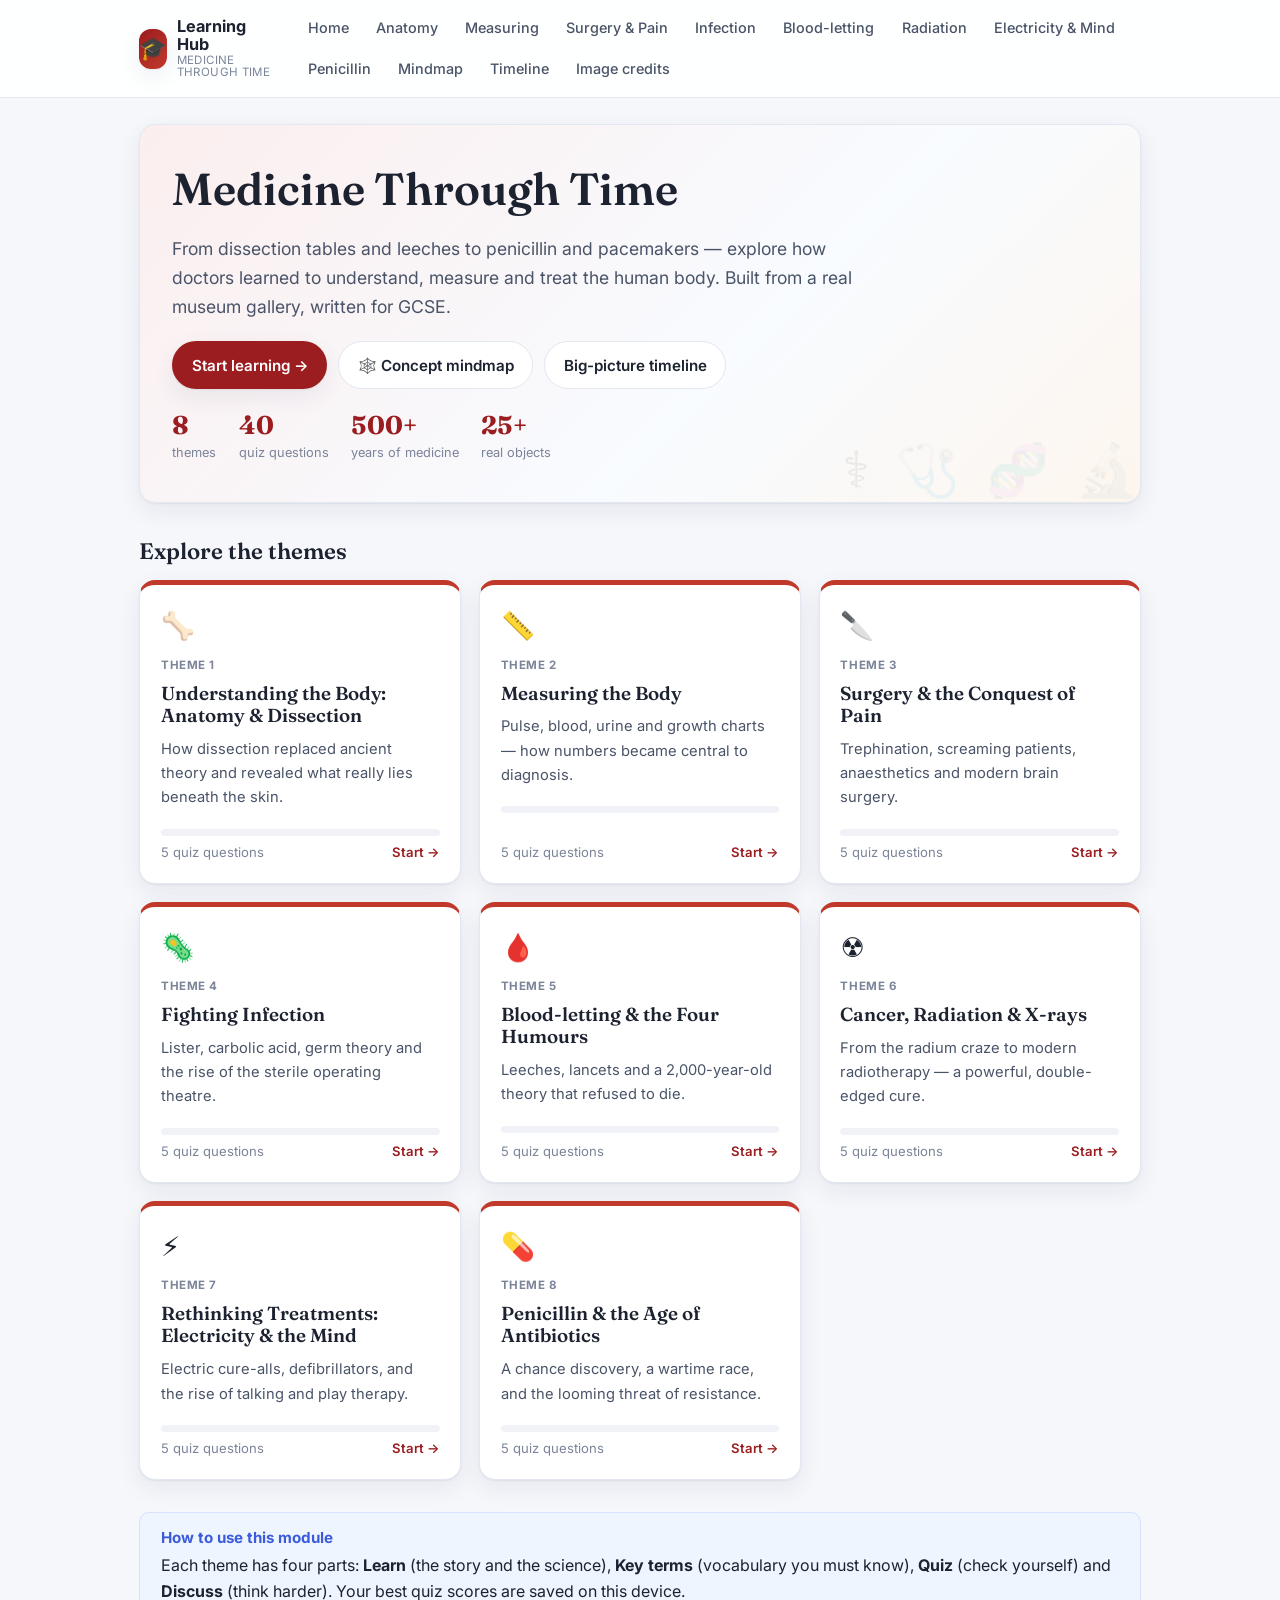
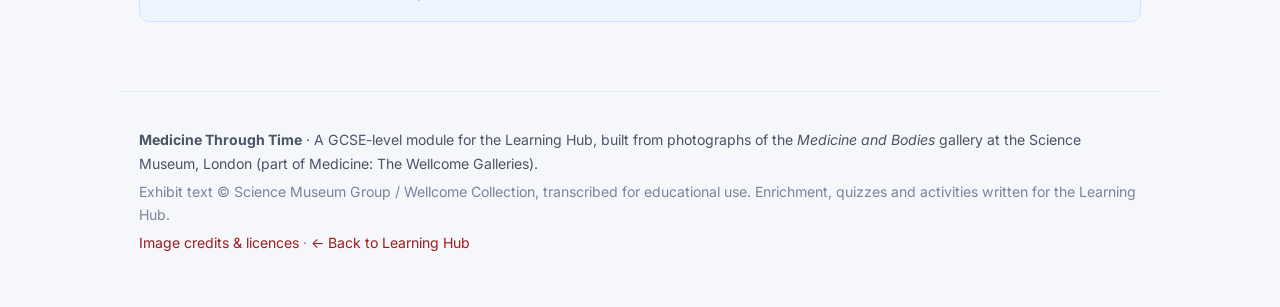
==== commit 9101abea: "Medicine module: add concept mindmap; wire quiz scores into Hub My Progress; bump assets v=56" ====
--- a/medicine/index.html
+++ b/medicine/index.html
@@ -88,8 +88,8 @@
 .block-prose{margin:1.2rem 0}
 .block-prose h3{font-size:1.25rem;margin-top:1.6rem;color:var(--brand-ink)}
 .block-prose p{margin:.7rem 0}
-.figure{margin:1.4rem 0;background:var(--surface);border:1px solid var(--line);border-radius:var(--radius-sm);overflow:hidden;box-shadow:var(--shadow)}
-.figure img{width:100%;height:auto;background:var(--surface-2)}
+.figure{margin:1.5rem auto;max-width:520px;background:var(--surface);border:1px solid var(--line);border-radius:var(--radius-sm);overflow:hidden;box-shadow:var(--shadow)}
+.figure img{display:block;margin:0 auto;max-width:100%;max-height:360px;width:auto;height:auto;background:var(--surface-2)}
 .figure figcaption{padding:.6rem .9rem;font-size:.83rem;color:var(--ink-soft);border-top:1px solid var(--line)}
 .figure.img-fail{display:none}
 .credit{display:block;margin-top:.35rem;font-size:.74rem;color:var(--muted)}
@@ -146,6 +146,26 @@
 .tl-item{position:relative;margin-bottom:1.1rem}
 .tl-item::before{content:"";position:absolute;left:-1.85rem;top:.35rem;width:13px;height:13px;border-radius:50%;background:var(--brand);border:3px solid var(--surface);box-shadow:0 0 0 1px var(--line)}
 .tl-item b{color:var(--brand-ink);font-family:"Fraunces",serif}
+
+/* Mindmap */
+.mm-wrap{background:radial-gradient(circle at 50% 42%,#ffffff,#eef1f8);border:1px solid var(--line);border-radius:var(--radius);box-shadow:var(--shadow);overflow:hidden;margin-top:.4rem}
+.mm-svg{display:block;width:100%;height:auto}
+.mm-spoke{stroke:var(--line);stroke-width:2}
+.mm-thread{fill:none;stroke-width:3.5;stroke-linecap:round;opacity:.45;transition:opacity .15s,stroke-width .15s}
+.mm-thread.hot{opacity:1;stroke-width:5.5}
+.mm-thread.dim{opacity:.07}
+.mm-node{cursor:pointer}
+.mm-node rect{filter:drop-shadow(0 2px 4px rgba(20,30,60,.12));transition:fill .12s,stroke-width .12s}
+.mm-node:hover rect,.mm-node:focus rect{fill:#fff7f7;stroke-width:3.5;outline:none}
+.mm-label{font-family:"Inter",sans-serif;font-size:13px;font-weight:600;fill:var(--ink)}
+.mm-ctext{font-family:"Fraunces",serif;font-size:18px;font-weight:700;fill:#fff;letter-spacing:.02em}
+.mm-ctext2{font-family:"Inter",sans-serif;font-size:11px;fill:#fff;opacity:.92}
+.mm-legend{display:flex;flex-wrap:wrap;gap:.5rem;align-items:center;margin-top:1rem}
+.mm-legend-title{font-size:.85rem;color:var(--muted);width:100%;margin-bottom:.1rem}
+.mm-leg{display:inline-flex;align-items:center;gap:.45rem;font:inherit;font-size:.85rem;font-weight:600;padding:.4rem .75rem;border-radius:999px;border:1.5px solid var(--line);background:var(--surface);color:var(--ink-soft);cursor:pointer;transition:background .12s,color .12s,border-color .12s}
+.mm-leg:hover{border-color:#cfd6e8}
+.mm-leg.on{background:var(--ink);color:#fff;border-color:var(--ink)}
+.mm-dot{width:12px;height:12px;border-radius:3px;flex:none}
 
 @media (max-width:760px){
   .main-nav{position:absolute;top:100%;right:0;left:0;background:var(--surface);flex-direction:column;padding:.6rem;border-bottom:1px solid var(--line);display:none;box-shadow:var(--shadow-lg);max-height:70vh;overflow:auto}
@@ -553,6 +573,12 @@
   ]
 });
 SECTIONS.push({
+  id:'mindmap', icon:'🕸️', navTitle:'Mindmap', extra:true,
+  title:'Concept Mindmap',
+  summary:'How the eight themes connect. The coloured "threads" trace big ideas that run right across the history of medicine — hover or tap a thread to trace it, and tap any theme to open it.',
+  blocks:[{type:'mindmap'}]
+});
+SECTIONS.push({
   id:'timeline', icon:'🕰️', navTitle:'Timeline', extra:true,
   title:'The Big Picture: A Timeline of Medicine',
   blurb:'500+ years of medicine at a glance.',
@@ -657,6 +683,7 @@
     <p class="lede">From dissection tables and leeches to penicillin and pacemakers — explore how doctors learned to understand, measure and treat the human body. Built from a real museum gallery, written for GCSE.</p>
     <div class="hero-cta">
       <a class="btn btn-primary" onclick="go('${SECTIONS[0].id}')">Start learning →</a>
+      <a class="btn btn-ghost" onclick="go('mindmap')">🕸️ Concept mindmap</a>
       <a class="btn btn-ghost" onclick="go('timeline')">Big-picture timeline</a>
     </div>
     <div class="stats-row">
@@ -677,6 +704,7 @@
   if(b.type==='quote')return `<blockquote class="quote">${b.text}<cite>— ${b.who}</cite></blockquote>`;
   if(b.type==='callout')return `<div class="callout ${b.spec?'spec':''}"><h4>${b.title}</h4>${b.html}</div>`;
   if(b.type==='timeline')return `<div class="timeline">${b.items.map(i=>`<div class="tl-item"><b>${i.year}</b> — ${i.text}</div>`).join('')}</div>`;
+  if(b.type==='mindmap')return buildMindmapSVG();
   return '';
 }
 
@@ -692,11 +720,12 @@
   if(hasTerms)tabs+='<button class="tab-btn" data-t="terms">🔑 Key terms</button>';
   if(hasQuiz)tabs+='<button class="tab-btn" data-t="quiz">📝 Quiz</button>';
   if(hasDisc)tabs+='<button class="tab-btn" data-t="discuss">💭 Discuss</button>';
+  const showTabs=hasTerms||hasQuiz||hasDisc;
   main.innerHTML=`
   <div class="breadcrumb"><a onclick="go('')">Home</a> › <span>${sec.title}</span></div>
   <div class="sec-head"><div class="big-icon">${sec.icon}</div><div><h1>${sec.title}</h1><p class="sec-summary">${sec.summary}</p></div></div>
   ${objBox}
-  <div class="subnav">${tabs}</div>
+  ${showTabs?`<div class="subnav">${tabs}</div>`:''}
   <div id="tab-learn" class="tab-panel">${learn}</div>
   ${hasTerms?`<div id="tab-terms" class="tab-panel" hidden><h2 class="section-title" style="margin-top:0">Key terms &amp; glossary</h2><div class="terms">${terms}</div></div>`:''}
   ${hasQuiz?`<div id="tab-quiz" class="tab-panel" hidden><h2 class="section-title" style="margin-top:0">Test yourself</h2><div id="quiz-wrap"></div></div>`:''}
@@ -710,6 +739,7 @@
     ['learn','terms','quiz','discuss'].forEach(t=>{const el=$('#tab-'+t);if(el)el.hidden=(t!==b.dataset.t);});
     if(b.dataset.t==='quiz')renderQuiz(sec);
   });
+  if(sec.id==='mindmap')initMindmap();
 }
 
 function renderQuiz(sec){
@@ -736,9 +766,63 @@
       const sc=$('#qscore'); sc.className='quiz-score show';
       sc.innerHTML=`<div class="score">${state.correct}/${state.total}</div><div>${pct}% — ${pct>=80?'excellent work! 🎉':pct>=50?'good effort, review the tricky ones.':'worth re-reading this theme, then try again.'}</div>`;
       const p=loadProg(); const best=p[sec.id]; if(!best||pct>Math.round(100*best.correct/best.total))p[sec.id]={correct:state.correct,total:state.total}; saveProg(p);
+      // mirror into the Hub's shared progress store (same origin) so "My Progress" can show it
+      try{const HK='lh_progress_v1';const hp=JSON.parse(localStorage.getItem(HK)||'{}');hp.done=hp.done||{};hp.quiz=hp.quiz||{};
+        const key='medicine|'+sec.id+'|0';const pv=hp.quiz[key];
+        if(!pv||pct>=pv.pct)hp.quiz[key]={pct,correct:state.correct,total:state.total,ts:Date.now()};
+        if(pct>=70)hp.done[key]=1;localStorage.setItem(HK,JSON.stringify(hp));}catch(e){}
       if(sc.scrollIntoView)sc.scrollIntoView({behavior:'smooth',block:'center'});
     }
   });
+}
+function buildMindmapSVG(){
+  const W=900,H=680,cx=450,cy=340,R=250;
+  const T=[
+    {id:'anatomy',c:'#8b5cf6',l:['Anatomy &','Dissection']},
+    {id:'measuring',c:'#0ea5e9',l:['Measuring','the Body']},
+    {id:'surgery',c:'#ef4444',l:['Surgery','& Pain']},
+    {id:'infection',c:'#16a34a',l:['Fighting','Infection']},
+    {id:'penicillin',c:'#0d9488',l:['Penicillin &','Antibiotics']},
+    {id:'radiation',c:'#d97706',l:['Radiation','& X-rays']},
+    {id:'electricity',c:'#7c3aed',l:['Electricity','& the Mind']},
+    {id:'humours',c:'#b91c1c',l:['Humours &','Bleeding']}
+  ];
+  const pos={};
+  T.forEach((t,i)=>{const a=(-90+i*45)*Math.PI/180;pos[t.id]={x:cx+R*Math.cos(a),y:cy+R*Math.sin(a)};});
+  const spokes=T.map(t=>`<line class="mm-spoke" x1="${cx}" y1="${cy}" x2="${pos[t.id].x.toFixed(1)}" y2="${pos[t.id].y.toFixed(1)}"/>`).join('');
+  const TH=[
+    {id:'see',c:'#0ea5e9',l:'Seeing inside the body',p:['anatomy','measuring','radiation']},
+    {id:'germs',c:'#16a34a',l:'The germ revolution',p:['humours','infection','penicillin']},
+    {id:'theatre',c:'#ef4444',l:'Making surgery survivable',p:['surgery','infection']},
+    {id:'evidence',c:'#8b5cf6',l:'Evidence beats tradition',p:['humours','measuring','penicillin']},
+    {id:'electric',c:'#d97706',l:'Electricity in medicine',p:['measuring','electricity','surgery']}
+  ];
+  const curve=(a,b)=>{const A=pos[a],B=pos[b];const mx=(A.x+B.x)/2,my=(A.y+B.y)/2;const qx=mx+(cx-mx)*0.45,qy=my+(cy-my)*0.45;return `M ${A.x.toFixed(1)} ${A.y.toFixed(1)} Q ${qx.toFixed(1)} ${qy.toFixed(1)} ${B.x.toFixed(1)} ${B.y.toFixed(1)}`;};
+  const threads=TH.map(th=>{let s='';for(let i=0;i<th.p.length-1;i++)s+=`<path class="mm-thread" data-th="${th.id}" d="${curve(th.p[i],th.p[i+1])}" stroke="${th.c}"/>`;return s;}).join('');
+  const nodes=T.map(t=>{const p=pos[t.id],w=152,h=56;const rx=(p.x-w/2).toFixed(1),ry=(p.y-h/2).toFixed(1);
+    return `<g class="mm-node" data-node="${t.id}" onclick="go('${t.id}')" tabindex="0" role="link" aria-label="Open ${t.l.join(' ')}">
+      <rect x="${rx}" y="${ry}" width="${w}" height="${h}" rx="13" fill="#fff" stroke="${t.c}" stroke-width="2.5"/>
+      <text x="${p.x.toFixed(1)}" y="${(p.y-5).toFixed(1)}" text-anchor="middle" class="mm-label">${t.l[0]}</text>
+      <text x="${p.x.toFixed(1)}" y="${(p.y+13).toFixed(1)}" text-anchor="middle" class="mm-label">${t.l[1]}</text>
+    </g>`;}).join('');
+  const center=`<g><circle cx="${cx}" cy="${cy}" r="64" fill="#9b1d20"/><text x="${cx}" y="${cy-5}" text-anchor="middle" class="mm-ctext">MEDICINE</text><text x="${cx}" y="${cy+15}" text-anchor="middle" class="mm-ctext2">Through Time</text></g>`;
+  const legend=TH.map(th=>`<button class="mm-leg" data-th="${th.id}" type="button"><span class="mm-dot" style="background:${th.c}"></span>${th.l}</button>`).join('');
+  return `<div class="mm-wrap"><svg viewBox="0 0 ${W} ${H}" class="mm-svg" role="img" aria-label="Concept mindmap of the eight themes" xmlns="http://www.w3.org/2000/svg">${spokes}${threads}${nodes}${center}</svg></div>
+    <div class="mm-legend"><span class="mm-legend-title">Concept threads — hover or tap one to trace it across the themes:</span>${legend}</div>`;
+}
+function initMindmap(){
+  const legs=[...document.querySelectorAll('.mm-leg')]; if(!legs.length)return;
+  let active=null;
+  function apply(id){
+    document.querySelectorAll('.mm-thread').forEach(p=>{const on=id&&p.dataset.th===id;p.classList.toggle('hot',!!on);p.classList.toggle('dim',!!id&&!on);});
+    legs.forEach(b=>b.classList.toggle('on',b.dataset.th===id));
+  }
+  legs.forEach(b=>{
+    b.addEventListener('mouseenter',()=>{if(!active)apply(b.dataset.th);});
+    b.addEventListener('mouseleave',()=>{if(!active)apply(null);});
+    b.addEventListener('click',()=>{active=(active===b.dataset.th)?null:b.dataset.th;apply(active);});
+  });
+  document.querySelectorAll('.mm-node').forEach(n=>n.addEventListener('keydown',e=>{if(e.key==='Enter'||e.key===' '){e.preventDefault();go(n.dataset.node);}}));
 }
 buildNav();route();
 </script>
